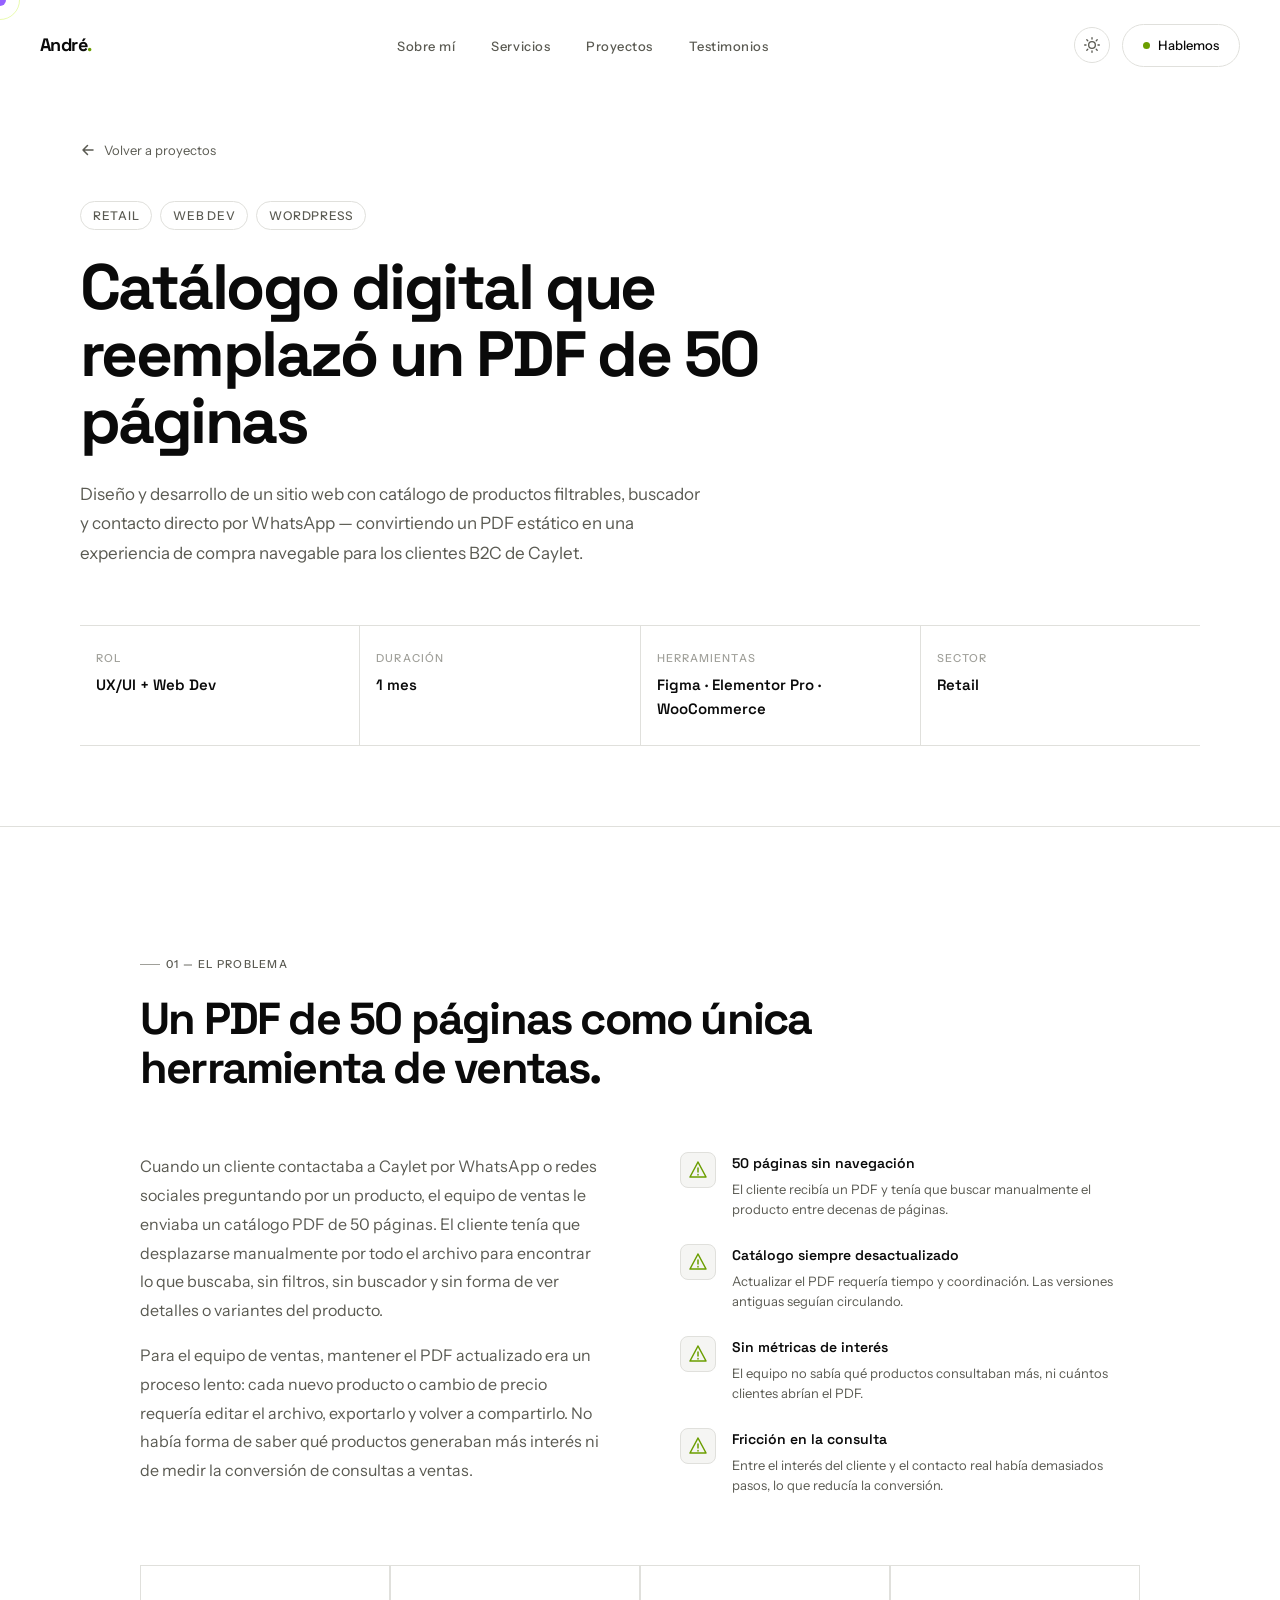
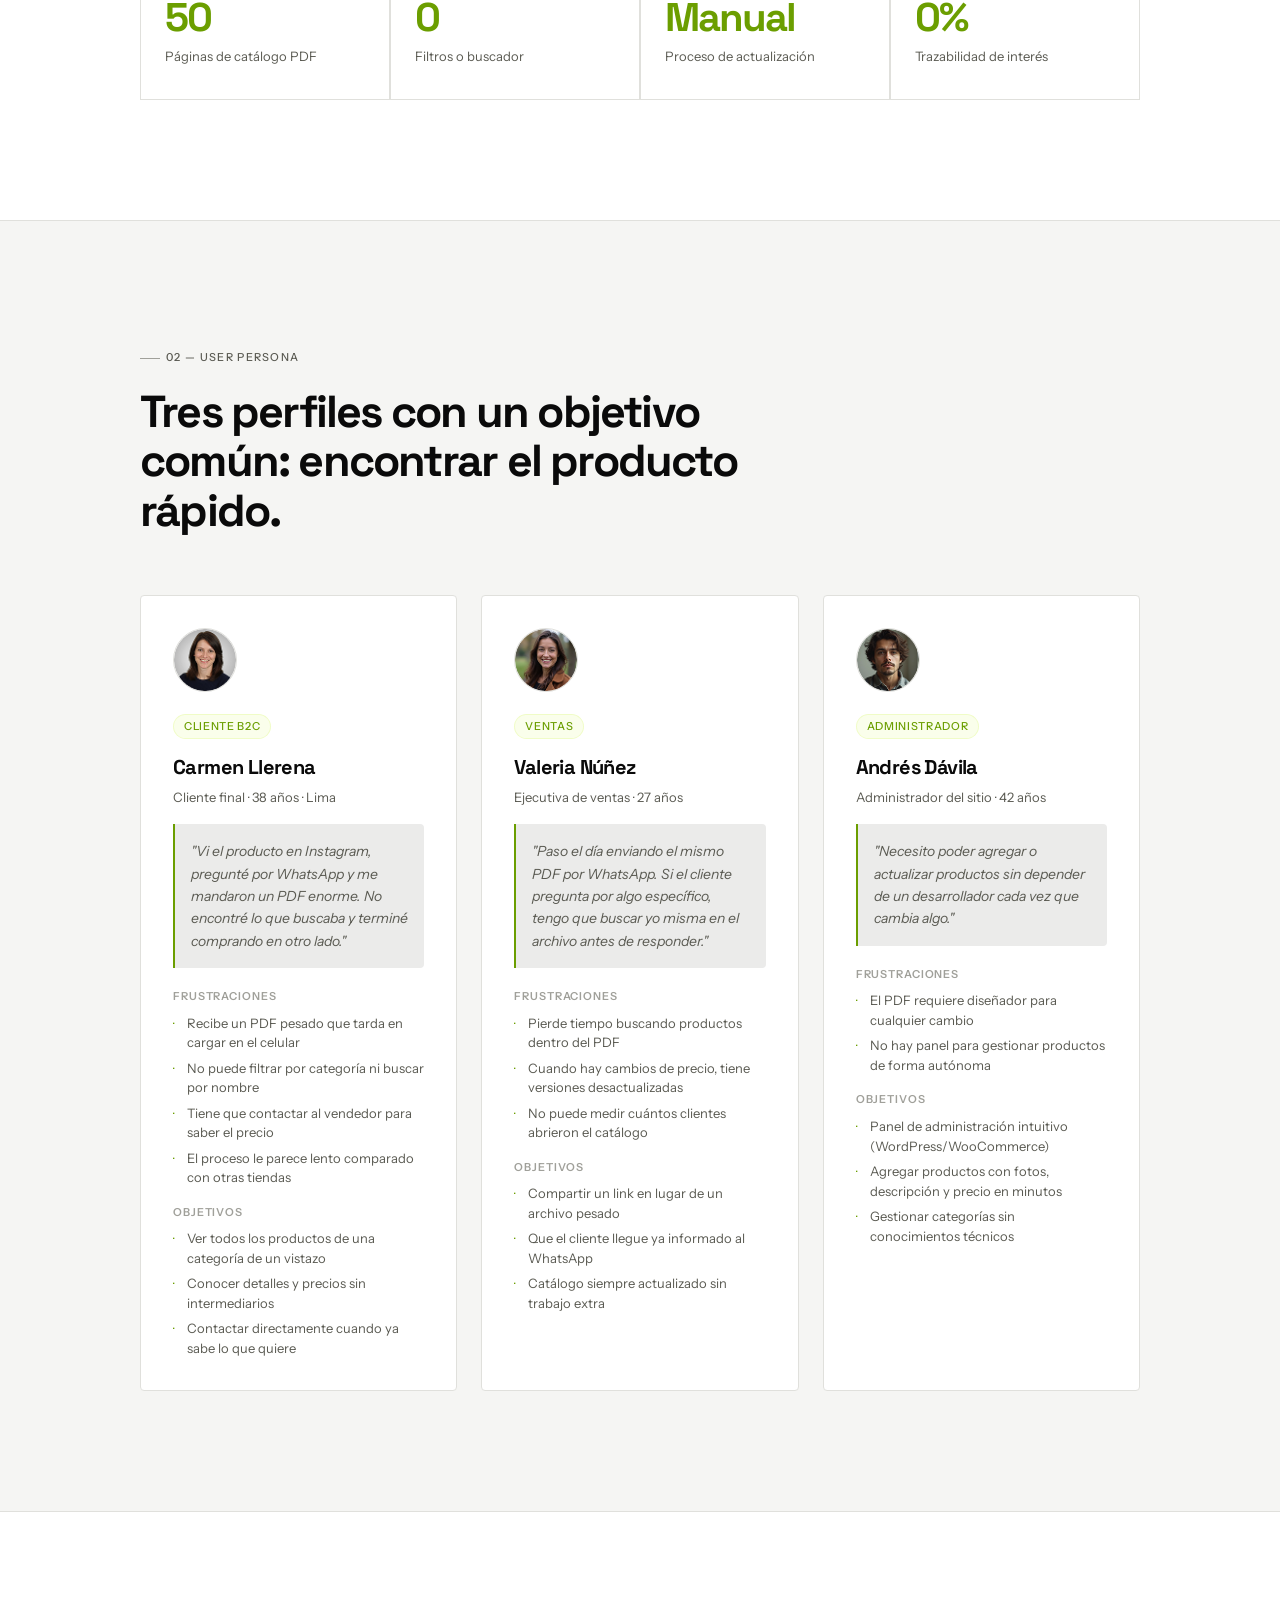
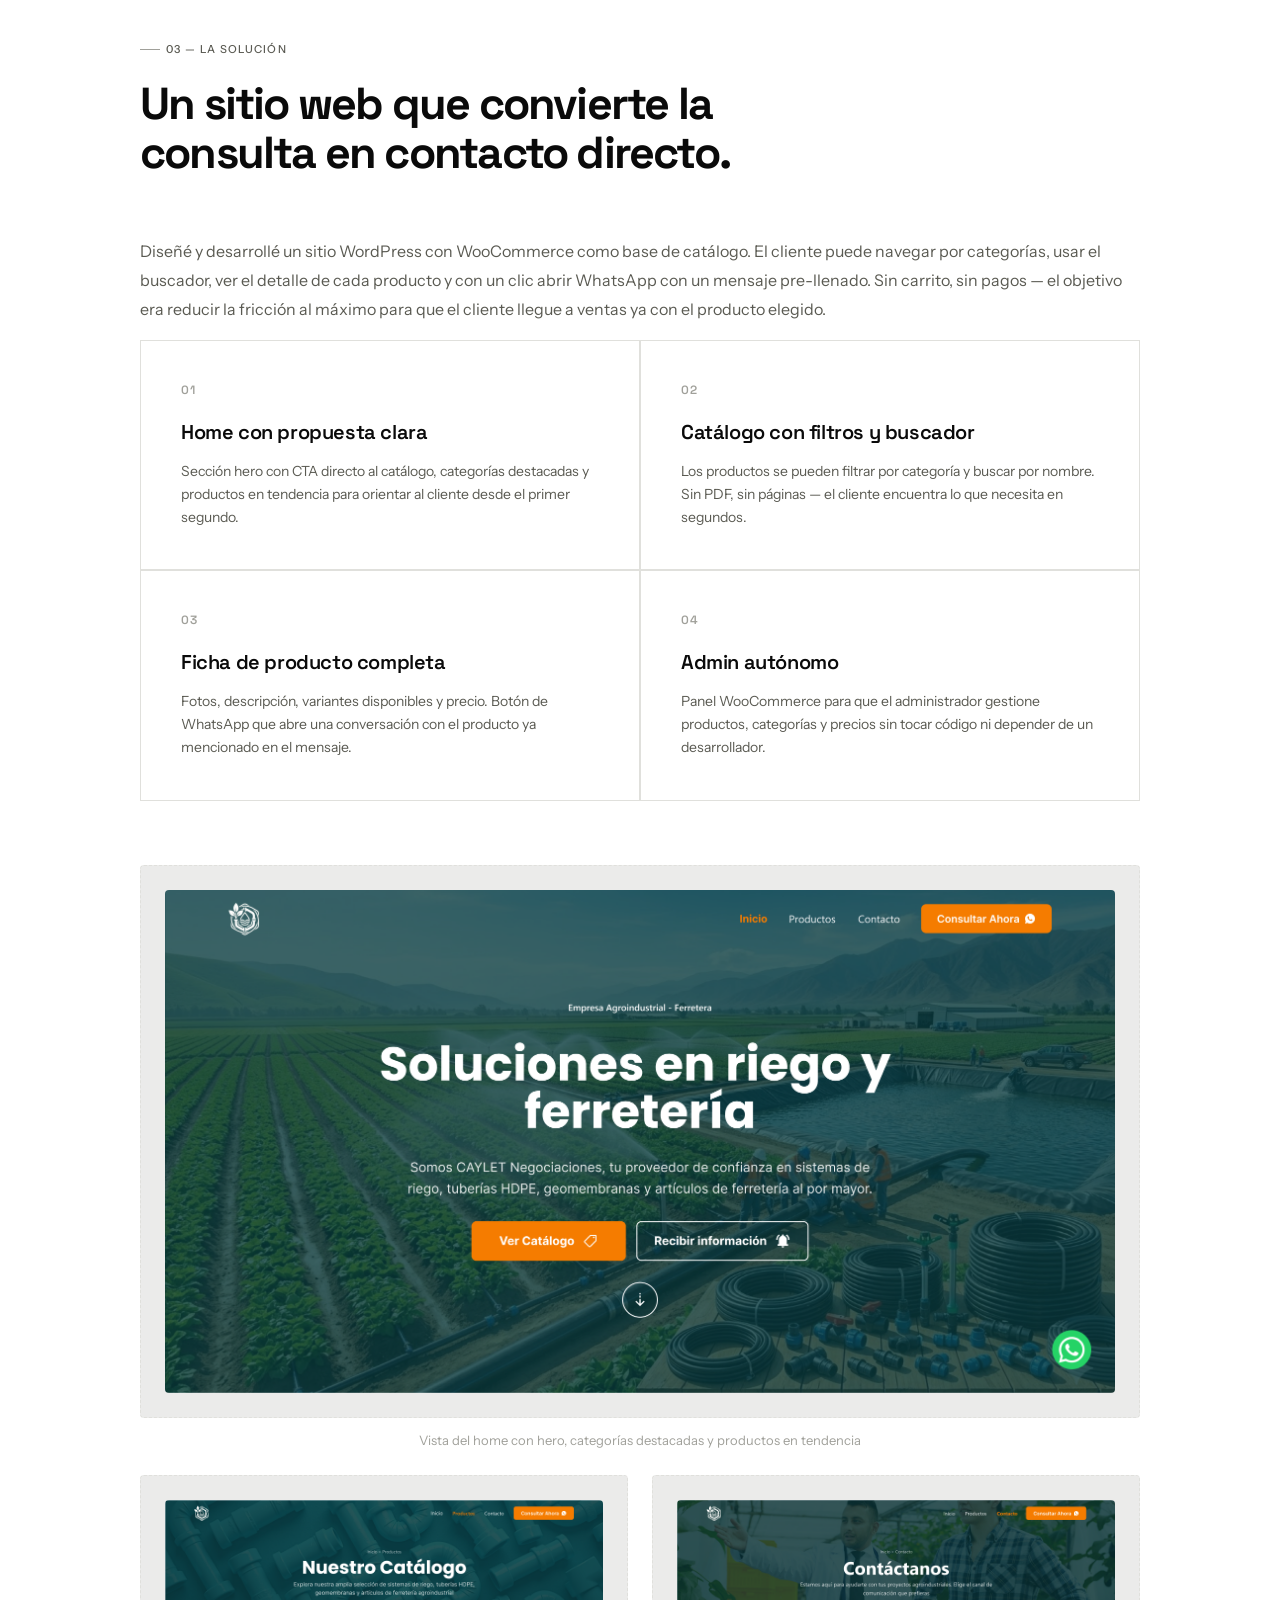
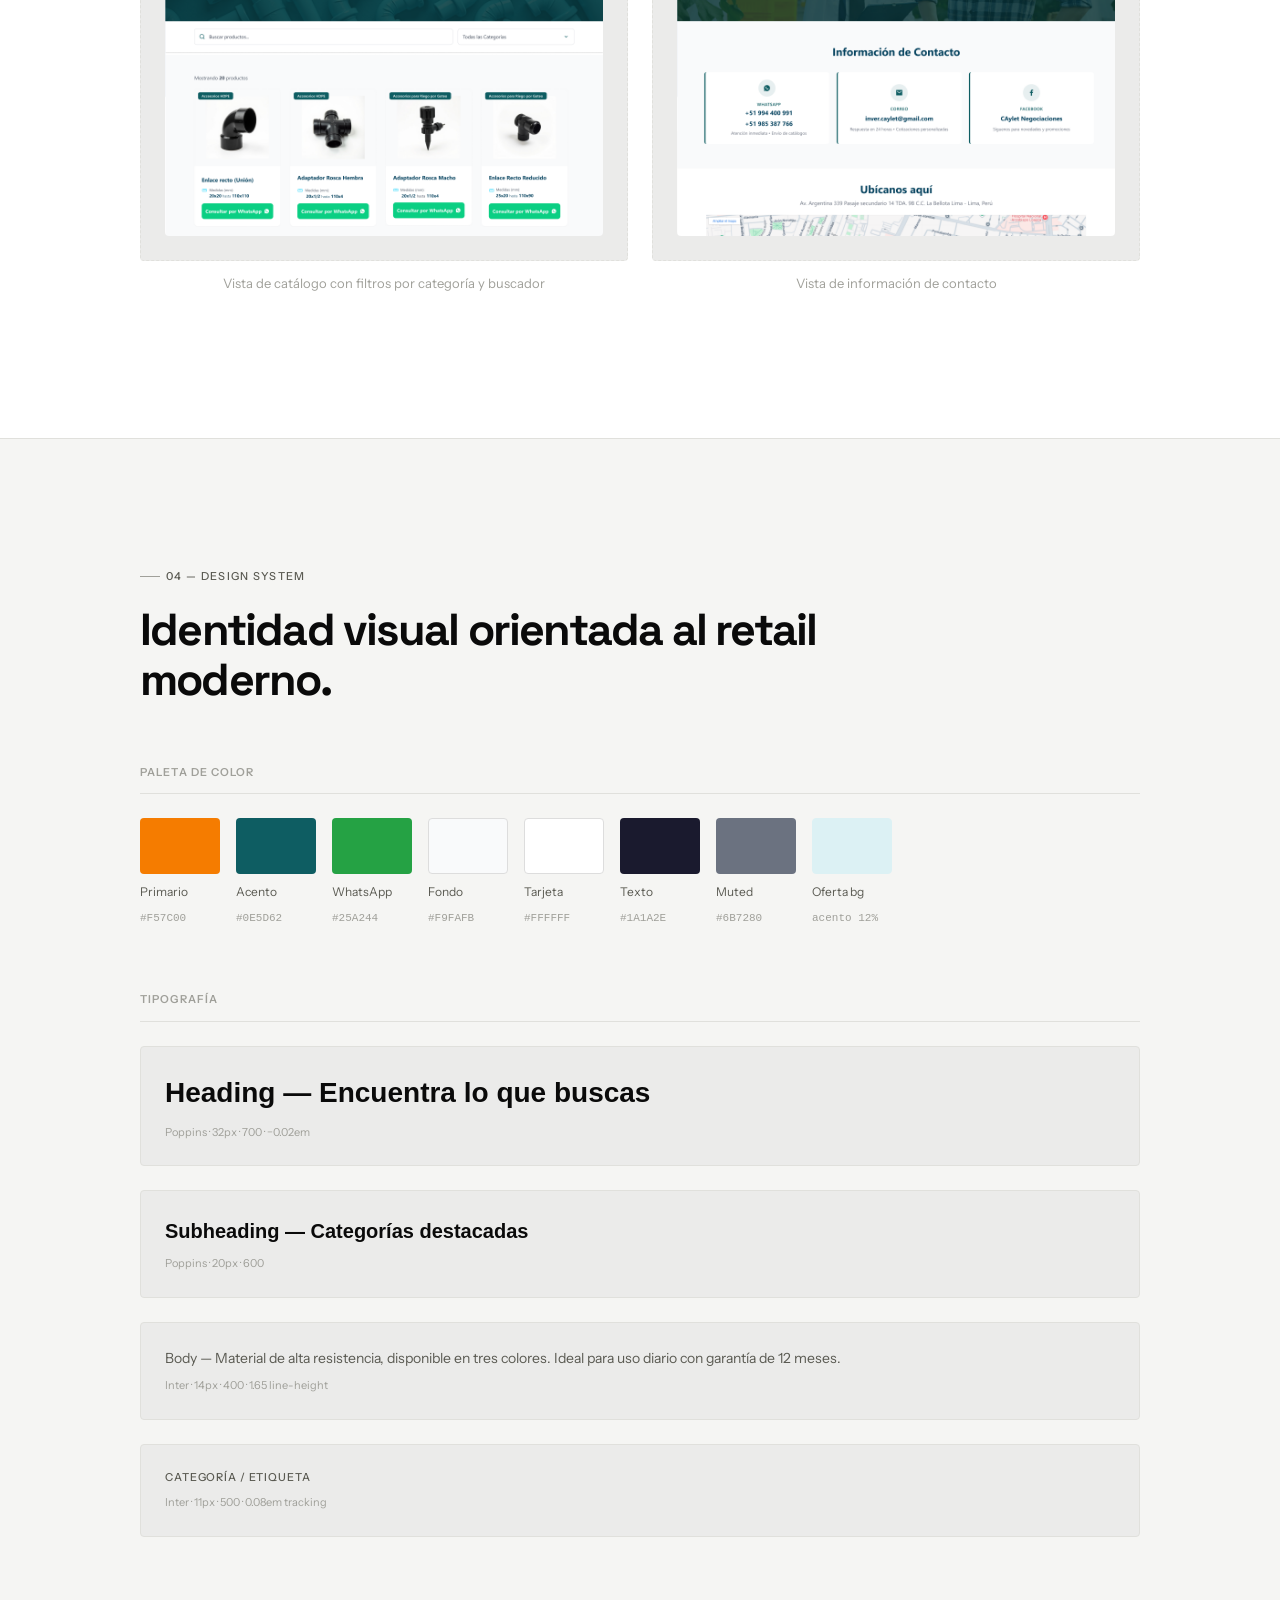
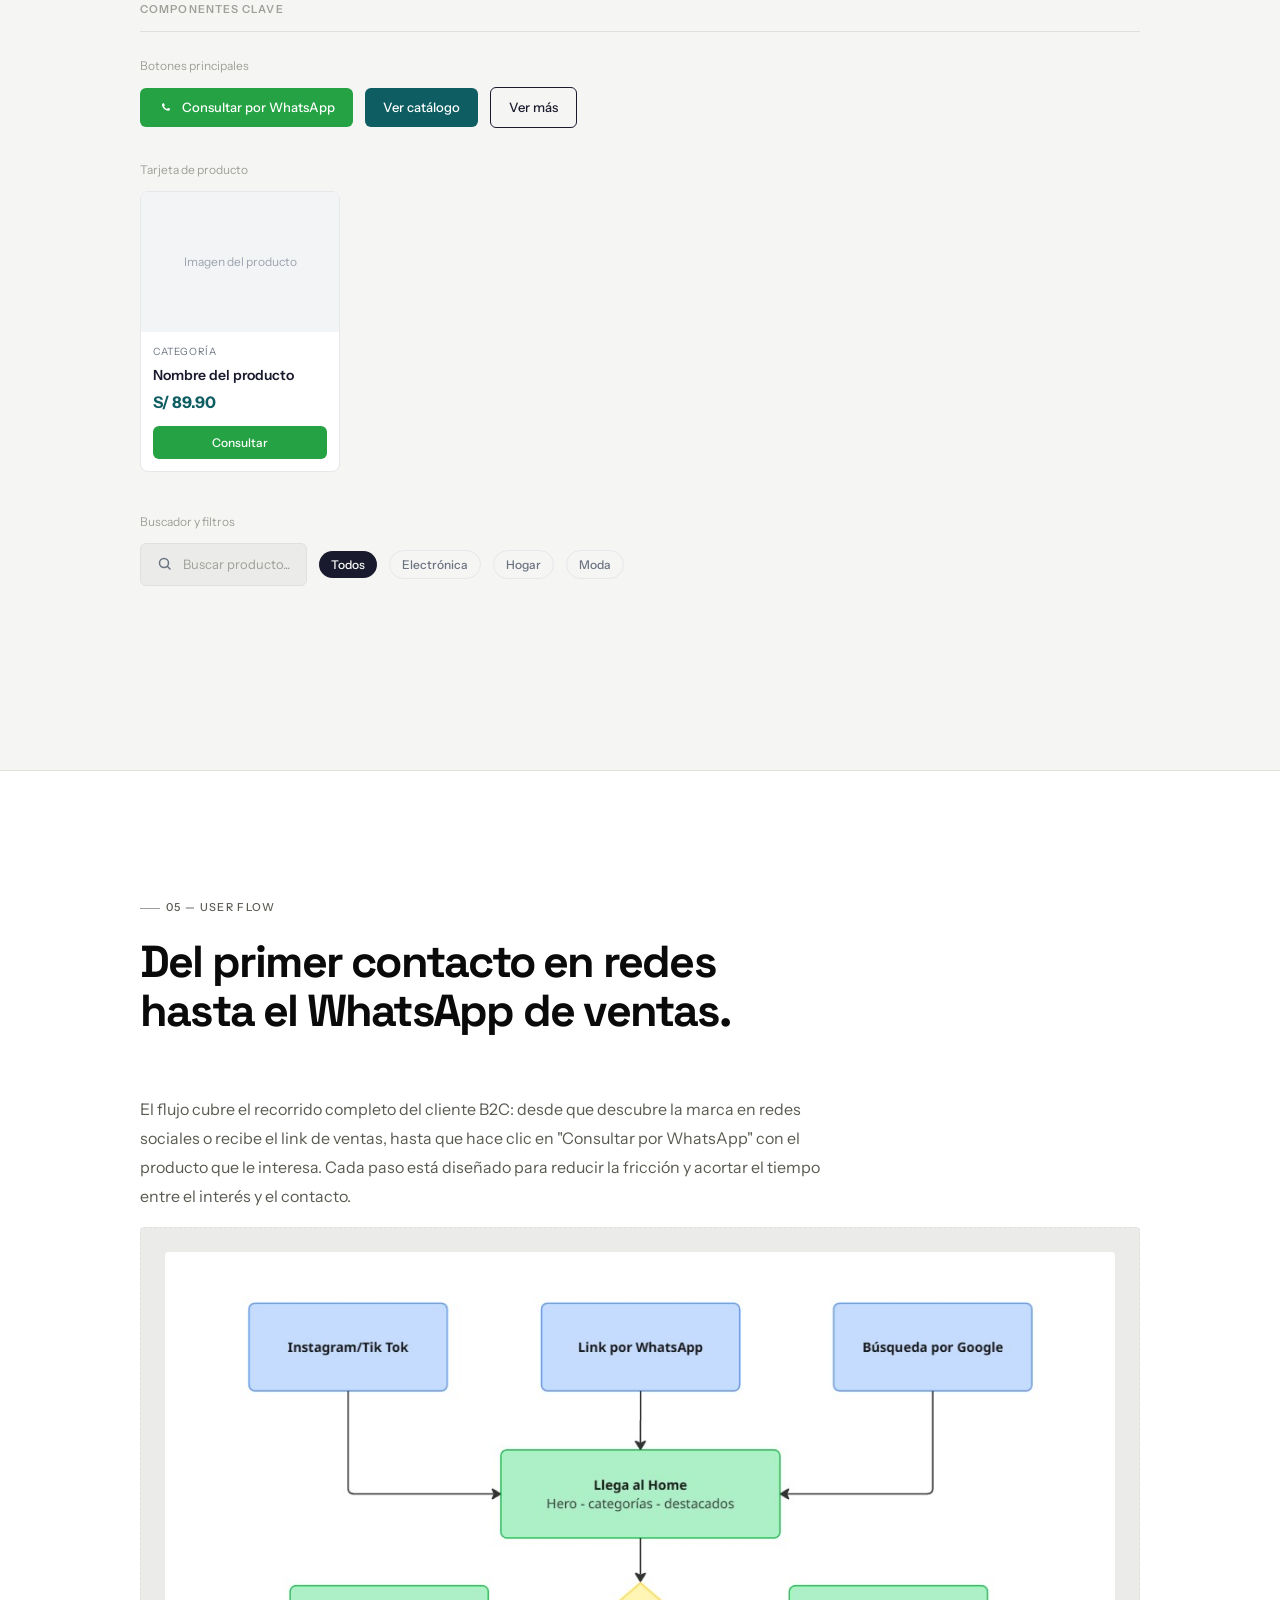
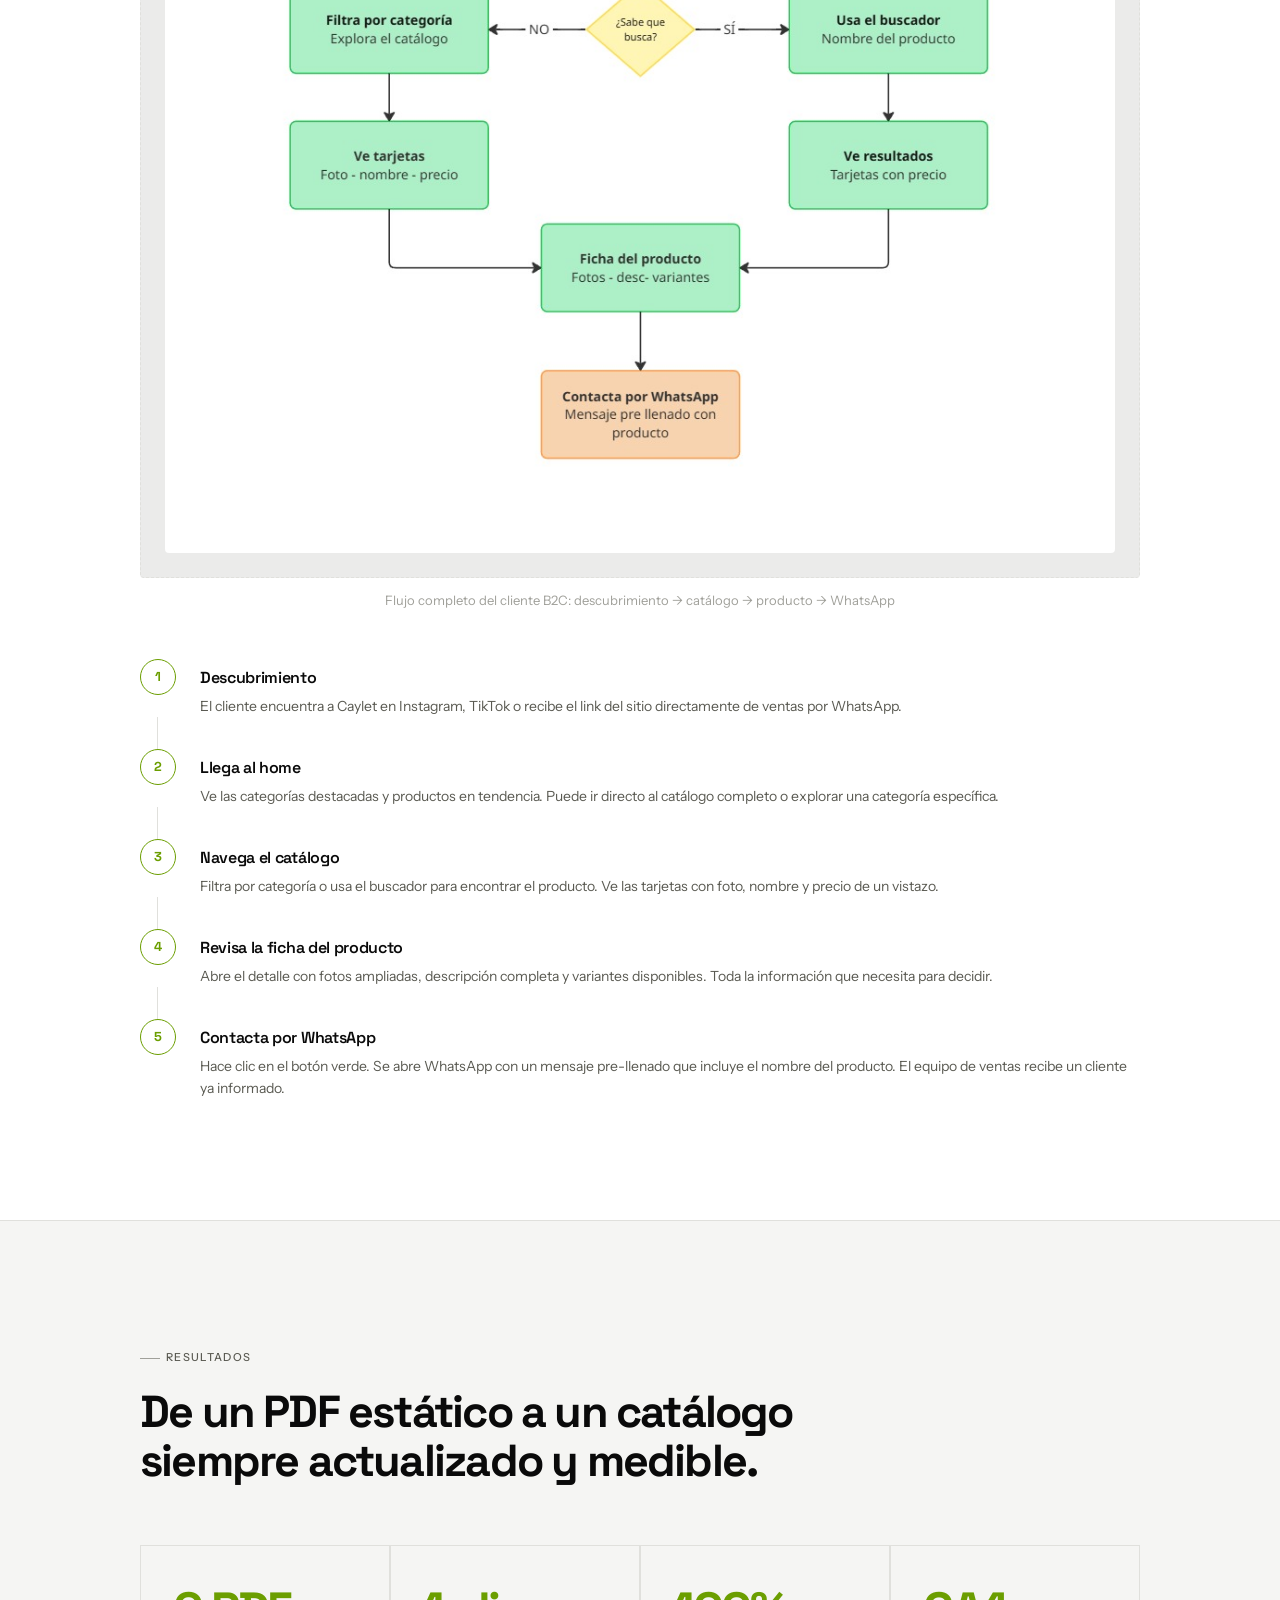
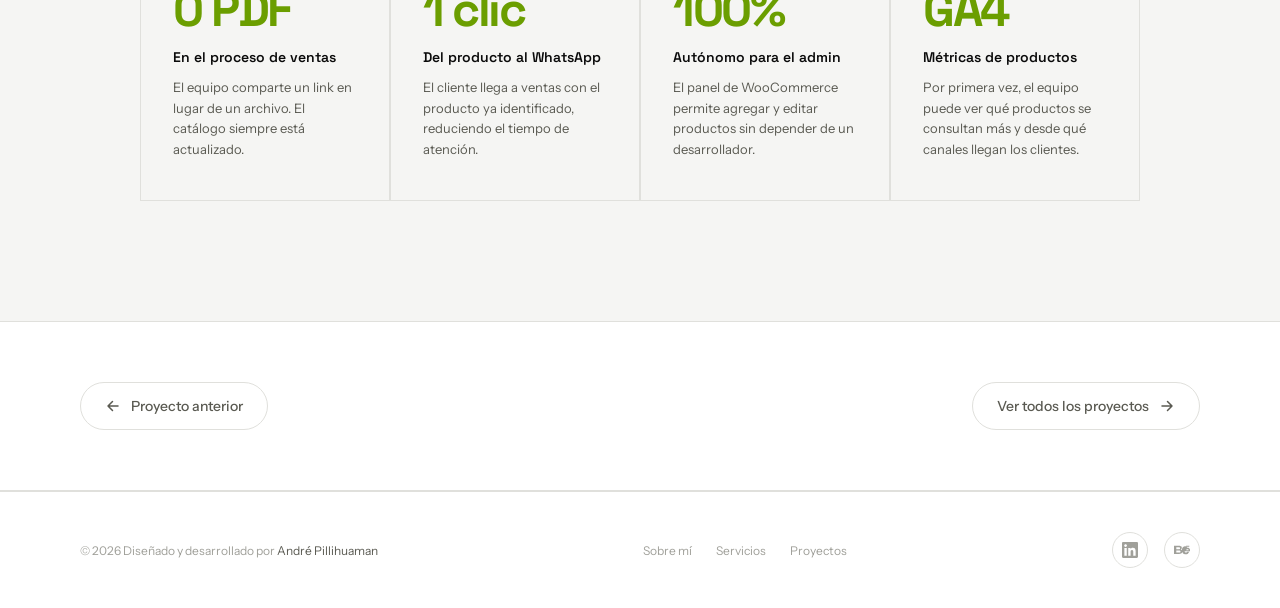
==== project-caylet.html @ b21644bc "Completando proyectos" ====
<!DOCTYPE html>
<html lang="es">
<head>
  <meta charset="UTF-8" />
  <meta name="viewport" content="width=device-width, initial-scale=1.0" />
  <title>Catálogo Digital Caylet — André Pilihuaman</title>
  <meta name="description" content="Caso de estudio: Catálogo digital que reemplazó un PDF de 50 páginas por un sitio web con filtros, buscador y contacto directo por WhatsApp." />

  <link rel="preconnect" href="https://fonts.googleapis.com" />
  <link rel="preconnect" href="https://fonts.gstatic.com" crossorigin />
  <link href="https://fonts.googleapis.com/css2?family=Instrument+Sans:ital,wght@0,400;0,500;0,600;1,400&family=Space+Grotesk:wght@300;400;500;600;700&display=swap" rel="stylesheet" />

  <link rel="stylesheet" href="css/styles.css" />
  <link rel="stylesheet" href="css/project.css" />
  <link rel="icon" type="image/png" href="images/favicon.svg" />
</head>
<body>

  <!-- CURSOR -->
  <div class="cursor" id="cursor"></div>
  <div class="cursor-ring" id="cursorRing"></div>

  <!-- NAV -->
  <nav id="nav">
    <a href="index.html" class="nav-logo">André<span>.</span></a>
    <ul class="nav-links">
      <li><a href="index.html#about">Sobre mí</a></li>
      <li><a href="index.html#services">Servicios</a></li>
      <li><a href="index.html#projects">Proyectos</a></li>
      <li><a href="index.html#testimonials">Testimonios</a></li>
    </ul>
    <div class="nav-right">
      <button class="theme-toggle" id="themeToggle" aria-label="Cambiar tema">
        <svg class="icon-moon" width="16" height="16" viewBox="0 0 24 24" fill="none" stroke="currentColor" stroke-width="2" stroke-linecap="round" stroke-linejoin="round"><path d="M21 12.79A9 9 0 1111.21 3 7 7 0 0021 12.79z"/></svg>
        <svg class="icon-sun" width="16" height="16" viewBox="0 0 24 24" fill="none" stroke="currentColor" stroke-width="2" stroke-linecap="round" stroke-linejoin="round"><circle cx="12" cy="12" r="5"/><line x1="12" y1="1" x2="12" y2="3"/><line x1="12" y1="21" x2="12" y2="23"/><line x1="4.22" y1="4.22" x2="5.64" y2="5.64"/><line x1="18.36" y1="18.36" x2="19.78" y2="19.78"/><line x1="1" y1="12" x2="3" y2="12"/><line x1="21" y1="12" x2="23" y2="12"/><line x1="4.22" y1="19.78" x2="5.64" y2="18.36"/><line x1="18.36" y1="5.64" x2="19.78" y2="4.22"/></svg>
      </button>
      <a href="index.html#contact" class="nav-cta">
        <span class="dot"></span>
        Hablemos
      </a>
      <button class="hamburger" id="hamburger" aria-label="Menú">
        <span></span><span></span><span></span>
      </button>
    </div>
  </nav>

  <!-- OVERLAY + MENÚ MOBILE -->
  <div class="mobile-overlay" id="mobileOverlay"></div>
  <div class="mobile-menu" id="mobileMenu">
    <ul>
      <li><a href="index.html#about"        class="mobile-menu-link">Sobre mí</a></li>
      <li><a href="index.html#services"     class="mobile-menu-link">Servicios</a></li>
      <li><a href="index.html#projects"     class="mobile-menu-link">Proyectos</a></li>
      <li><a href="index.html#testimonials" class="mobile-menu-link">Testimonios</a></li>
      <li><a href="index.html#contact"      class="mobile-menu-link">Hablemos</a></li>
    </ul>
  </div>

  <!-- HERO -->
  <section class="project-hero">
    <div class="container">

      <a href="index.html#projects" class="back-link">
        <svg width="16" height="16" viewBox="0 0 16 16" fill="none"><path d="M13 8H3M7.5 3.5L3 8l4.5 4.5" stroke="currentColor" stroke-width="1.5" stroke-linecap="round" stroke-linejoin="round"/></svg>
        Volver a proyectos
      </a>

      <div class="project-hero-cats">
        <span class="project-cat-hero">Retail</span>
        <span class="project-cat-hero">Web Dev</span>
        <span class="project-cat-hero">WordPress</span>
      </div>

      <h1 class="project-hero-title">Catálogo digital que reemplazó un PDF de 50 páginas</h1>

      <p class="project-hero-desc">
        Diseño y desarrollo de un sitio web con catálogo de productos filtrables, buscador y contacto directo por WhatsApp — convirtiendo un PDF estático en una experiencia de compra navegable para los clientes B2C de Caylet.
      </p>

      <div class="project-meta">
        <div class="project-meta-item">
          <span class="meta-label">Rol</span>
          <span class="meta-value">UX/UI + Web Dev</span>
        </div>
        <div class="project-meta-item">
          <span class="meta-label">Duración</span>
          <span class="meta-value">1 mes</span>
        </div>
        <div class="project-meta-item">
          <span class="meta-label">Herramientas</span>
          <span class="meta-value">Figma · Elementor Pro · WooCommerce</span>
        </div>
        <div class="project-meta-item">
          <span class="meta-label">Sector</span>
          <span class="meta-value">Retail</span>
        </div>
      </div>

    </div>

    <!--<div class="project-hero-img-wrapper">
      <img src="images/project_caylet.png" alt="Catálogo digital Caylet" class="project-hero-img" />
      <div class="hero-mockup-fade"></div>
    </div>-->
  </section>

  <!-- 01 — EL PROBLEMA -->
  <section class="case-section" id="problema">
    <div class="container">
      <div class="case-section-inner">

        <div class="case-section-header reveal">
          <div class="tag">01 — El problema</div>
          <h2>Un PDF de 50 páginas como única herramienta de ventas.</h2>
        </div>

        <div class="case-two-col">
          <div class="case-text reveal reveal-delay-1">
            <p>Cuando un cliente contactaba a Caylet por WhatsApp o redes sociales preguntando por un producto, el equipo de ventas le enviaba un catálogo PDF de 50 páginas. El cliente tenía que desplazarse manualmente por todo el archivo para encontrar lo que buscaba, sin filtros, sin buscador y sin forma de ver detalles o variantes del producto.</p>
            <p>Para el equipo de ventas, mantener el PDF actualizado era un proceso lento: cada nuevo producto o cambio de precio requería editar el archivo, exportarlo y volver a compartirlo. No había forma de saber qué productos generaban más interés ni de medir la conversión de consultas a ventas.</p>
          </div>
          <div class="pain-points reveal reveal-delay-2">
            <div class="pain-point">
              <div class="pain-icon">
                <svg width="20" height="20" viewBox="0 0 20 20" fill="none"><path d="M10 2L2 17h16L10 2z" stroke="currentColor" stroke-width="1.5" stroke-linecap="round" stroke-linejoin="round"/><path d="M10 8v4M10 14.5v.5" stroke="currentColor" stroke-width="1.5" stroke-linecap="round"/></svg>
              </div>
              <div>
                <div class="pain-title">50 páginas sin navegación</div>
                <div class="pain-desc">El cliente recibía un PDF y tenía que buscar manualmente el producto entre decenas de páginas.</div>
              </div>
            </div>
            <div class="pain-point">
              <div class="pain-icon">
                <svg width="20" height="20" viewBox="0 0 20 20" fill="none"><path d="M10 2L2 17h16L10 2z" stroke="currentColor" stroke-width="1.5" stroke-linecap="round" stroke-linejoin="round"/><path d="M10 8v4M10 14.5v.5" stroke="currentColor" stroke-width="1.5" stroke-linecap="round"/></svg>
              </div>
              <div>
                <div class="pain-title">Catálogo siempre desactualizado</div>
                <div class="pain-desc">Actualizar el PDF requería tiempo y coordinación. Las versiones antiguas seguían circulando.</div>
              </div>
            </div>
            <div class="pain-point">
              <div class="pain-icon">
                <svg width="20" height="20" viewBox="0 0 20 20" fill="none"><path d="M10 2L2 17h16L10 2z" stroke="currentColor" stroke-width="1.5" stroke-linecap="round" stroke-linejoin="round"/><path d="M10 8v4M10 14.5v.5" stroke="currentColor" stroke-width="1.5" stroke-linecap="round"/></svg>
              </div>
              <div>
                <div class="pain-title">Sin métricas de interés</div>
                <div class="pain-desc">El equipo no sabía qué productos consultaban más, ni cuántos clientes abrían el PDF.</div>
              </div>
            </div>
            <div class="pain-point">
              <div class="pain-icon">
                <svg width="20" height="20" viewBox="0 0 20 20" fill="none"><path d="M10 2L2 17h16L10 2z" stroke="currentColor" stroke-width="1.5" stroke-linecap="round" stroke-linejoin="round"/><path d="M10 8v4M10 14.5v.5" stroke="currentColor" stroke-width="1.5" stroke-linecap="round"/></svg>
              </div>
              <div>
                <div class="pain-title">Fricción en la consulta</div>
                <div class="pain-desc">Entre el interés del cliente y el contacto real había demasiados pasos, lo que reducía la conversión.</div>
              </div>
            </div>
          </div>
        </div>

        <div class="problem-stats reveal reveal-delay-3">
          <div class="problem-stat">
            <div class="problem-stat-num">50</div>
            <div class="problem-stat-label">Páginas de catálogo PDF</div>
          </div>
          <div class="problem-stat">
            <div class="problem-stat-num">0</div>
            <div class="problem-stat-label">Filtros o buscador</div>
          </div>
          <div class="problem-stat">
            <div class="problem-stat-num">Manual</div>
            <div class="problem-stat-label">Proceso de actualización</div>
          </div>
          <div class="problem-stat">
            <div class="problem-stat-num">0%</div>
            <div class="problem-stat-label">Trazabilidad de interés</div>
          </div>
        </div>

      </div>
    </div>
  </section>

  <!-- 02 — USER PERSONA -->
  <section class="case-section case-section--alt" id="persona">
    <div class="container">
      <div class="case-section-inner">

        <div class="case-section-header reveal">
          <div class="tag">02 — User persona</div>
          <h2>Tres perfiles con un objetivo común: encontrar el producto rápido.</h2>
        </div>

        <div class="personas-grid">

          <div class="persona-card reveal reveal-delay-1">
            <div class="persona-avatar">
              <img src="Images_projects/SitioWeb_Caylet/carmen.png" alt="">
            </div>
            <div class="persona-info">
              <div class="persona-role-tag">Cliente B2C</div>
              <h3 class="persona-name">Carmen Llerena</h3>
              <div class="persona-job">Cliente final · 38 años · Lima</div>
              <p class="persona-quote">"Vi el producto en Instagram, pregunté por WhatsApp y me mandaron un PDF enorme. No encontré lo que buscaba y terminé comprando en otro lado."</p>
              <div class="persona-details">
                <div class="persona-detail-block">
                  <div class="persona-detail-title">Frustraciones</div>
                  <ul>
                    <li>Recibe un PDF pesado que tarda en cargar en el celular</li>
                    <li>No puede filtrar por categoría ni buscar por nombre</li>
                    <li>Tiene que contactar al vendedor para saber el precio</li>
                    <li>El proceso le parece lento comparado con otras tiendas</li>
                  </ul>
                </div>
                <div class="persona-detail-block">
                  <div class="persona-detail-title">Objetivos</div>
                  <ul>
                    <li>Ver todos los productos de una categoría de un vistazo</li>
                    <li>Conocer detalles y precios sin intermediarios</li>
                    <li>Contactar directamente cuando ya sabe lo que quiere</li>
                  </ul>
                </div>
              </div>
            </div>
          </div>

          <div class="persona-card reveal reveal-delay-2">
            <div class="persona-avatar">
              <img src="Images_projects/SitioWeb_Caylet/valeria.png" alt="">
            </div>
            <div class="persona-info">
              <div class="persona-role-tag persona-role-tag--secondary">Ventas</div>
              <h3 class="persona-name">Valeria Núñez</h3>
              <div class="persona-job">Ejecutiva de ventas · 27 años</div>
              <p class="persona-quote">"Paso el día enviando el mismo PDF por WhatsApp. Si el cliente pregunta por algo específico, tengo que buscar yo misma en el archivo antes de responder."</p>
              <div class="persona-details">
                <div class="persona-detail-block">
                  <div class="persona-detail-title">Frustraciones</div>
                  <ul>
                    <li>Pierde tiempo buscando productos dentro del PDF</li>
                    <li>Cuando hay cambios de precio, tiene versiones desactualizadas</li>
                    <li>No puede medir cuántos clientes abrieron el catálogo</li>
                  </ul>
                </div>
                <div class="persona-detail-block">
                  <div class="persona-detail-title">Objetivos</div>
                  <ul>
                    <li>Compartir un link en lugar de un archivo pesado</li>
                    <li>Que el cliente llegue ya informado al WhatsApp</li>
                    <li>Catálogo siempre actualizado sin trabajo extra</li>
                  </ul>
                </div>
              </div>
            </div>
          </div>

          <div class="persona-card reveal reveal-delay-3">
            <div class="persona-avatar">
              <img src="Images_projects/SitioWeb_Caylet/andrés.png" alt="">
            </div>
            <div class="persona-info">
              <div class="persona-role-tag persona-role-tag--tertiary">Administrador</div>
              <h3 class="persona-name">Andrés Dávila</h3>
              <div class="persona-job">Administrador del sitio · 42 años</div>
              <p class="persona-quote">"Necesito poder agregar o actualizar productos sin depender de un desarrollador cada vez que cambia algo."</p>
              <div class="persona-details">
                <div class="persona-detail-block">
                  <div class="persona-detail-title">Frustraciones</div>
                  <ul>
                    <li>El PDF requiere diseñador para cualquier cambio</li>
                    <li>No hay panel para gestionar productos de forma autónoma</li>
                  </ul>
                </div>
                <div class="persona-detail-block">
                  <div class="persona-detail-title">Objetivos</div>
                  <ul>
                    <li>Panel de administración intuitivo (WordPress/WooCommerce)</li>
                    <li>Agregar productos con fotos, descripción y precio en minutos</li>
                    <li>Gestionar categorías sin conocimientos técnicos</li>
                  </ul>
                </div>
              </div>
            </div>
          </div>

        </div>
      </div>
    </div>
  </section>

  <!-- 03 — LA SOLUCIÓN -->
  <section class="case-section" id="solucion">
    <div class="container">
      <div class="case-section-inner">

        <div class="case-section-header reveal">
          <div class="tag">03 — La solución</div>
          <h2>Un sitio web que convierte la consulta en contacto directo.</h2>
        </div>

        <div class="case-text case-text--centered reveal reveal-delay-1">
          <p>Diseñé y desarrollé un sitio WordPress con WooCommerce como base de catálogo. El cliente puede navegar por categorías, usar el buscador, ver el detalle de cada producto y con un clic abrir WhatsApp con un mensaje pre-llenado. Sin carrito, sin pagos — el objetivo era reducir la fricción al máximo para que el cliente llegue a ventas ya con el producto elegido.</p>
        </div>

        <div class="features-grid reveal reveal-delay-2">
          <div class="feature-item">
            <div class="feature-num">01</div>
            <div class="feature-name">Home con propuesta clara</div>
            <div class="feature-desc">Sección hero con CTA directo al catálogo, categorías destacadas y productos en tendencia para orientar al cliente desde el primer segundo.</div>
          </div>
          <div class="feature-item">
            <div class="feature-num">02</div>
            <div class="feature-name">Catálogo con filtros y buscador</div>
            <div class="feature-desc">Los productos se pueden filtrar por categoría y buscar por nombre. Sin PDF, sin páginas — el cliente encuentra lo que necesita en segundos.</div>
          </div>
          <div class="feature-item">
            <div class="feature-num">03</div>
            <div class="feature-name">Ficha de producto completa</div>
            <div class="feature-desc">Fotos, descripción, variantes disponibles y precio. Botón de WhatsApp que abre una conversación con el producto ya mencionado en el mensaje.</div>
          </div>
          <div class="feature-item">
            <div class="feature-num">04</div>
            <div class="feature-name">Admin autónomo</div>
            <div class="feature-desc">Panel WooCommerce para que el administrador gestione productos, categorías y precios sin tocar código ni depender de un desarrollador.</div>
          </div>
        </div>

        <div class="case-img-block reveal reveal-delay-3">
          <div class="img-placeholder img-placeholder--wide">
            <img src="Images_projects/SitioWeb_Caylet/home_caylet.png" alt="">
          </div>
          <p class="img-caption">Vista del home con hero, categorías destacadas y productos en tendencia</p>
        </div>

        <div class="case-img-row">
          <div class="case-img-block reveal reveal-delay-1">
            <div class="img-placeholder img-placeholder--half">
              <img src="Images_projects/SitioWeb_Caylet/catálogo_caylet.png" alt="">
            </div>
            <p class="img-caption">Vista de catálogo con filtros por categoría y buscador</p>
          </div>
          <div class="case-img-block reveal reveal-delay-2">
            <div class="img-placeholder img-placeholder--half">
              <img src="Images_projects/SitioWeb_Caylet/contacto_caylet.png" alt="">
            </div>
            <p class="img-caption">Vista de información de contacto</p>
          </div>
        </div>

      </div>
    </div>
  </section>

  <!-- 04 — DESIGN SYSTEM -->
  <section class="case-section case-section--alt" id="design-system">
    <div class="container">
      <div class="case-section-inner">

        <div class="case-section-header reveal">
          <div class="tag">04 — Design system</div>
          <h2>Identidad visual orientada al retail moderno.</h2>
        </div>

        <div class="ds-block reveal reveal-delay-1">
          <div class="ds-block-title">Paleta de color</div>
          <div class="ds-colors">
            <div class="ds-color-item">
              <div class="ds-color-swatch" style="background:#F57C00;"></div>
              <div class="ds-color-name">Primario</div>
              <div class="ds-color-hex">#F57C00</div>
            </div>
            <div class="ds-color-item">
              <div class="ds-color-swatch" style="background:#0E5D62;"></div>
              <div class="ds-color-name">Acento</div>
              <div class="ds-color-hex">#0E5D62</div>
            </div>
            <div class="ds-color-item">
              <div class="ds-color-swatch" style="background:#25A244;"></div>
              <div class="ds-color-name">WhatsApp</div>
              <div class="ds-color-hex">#25A244</div>
            </div>
            <div class="ds-color-item">
              <div class="ds-color-swatch" style="background:#F9FAFB; border:1px solid #ddd;"></div>
              <div class="ds-color-name">Fondo</div>
              <div class="ds-color-hex">#F9FAFB</div>
            </div>
            <div class="ds-color-item">
              <div class="ds-color-swatch" style="background:#ffffff; border:1px solid #ddd;"></div>
              <div class="ds-color-name">Tarjeta</div>
              <div class="ds-color-hex">#FFFFFF</div>
            </div>
            <div class="ds-color-item">
              <div class="ds-color-swatch" style="background:#1A1A2E;"></div>
              <div class="ds-color-name">Texto</div>
              <div class="ds-color-hex">#1A1A2E</div>
            </div>
            <div class="ds-color-item">
              <div class="ds-color-swatch" style="background:#6B7280;"></div>
              <div class="ds-color-name">Muted</div>
              <div class="ds-color-hex">#6B7280</div>
            </div>
            <div class="ds-color-item">
              <div class="ds-color-swatch" style="background:#33DAFE; opacity:0.12; border:1px solid #33DAFE;"></div>
              <div class="ds-color-name">Oferta bg</div>
              <div class="ds-color-hex">acento 12%</div>
            </div>
          </div>
        </div>

        <div class="ds-block reveal reveal-delay-2">
          <div class="ds-block-title">Tipografía</div>
          <div class="ds-typography">
            <div class="ds-type-item">
              <div class="ds-type-sample ds-type-h1">Heading — Encuentra lo que buscas</div>
              <div class="ds-type-meta">Poppins · 32px · 700 · −0.02em</div>
            </div>
            <div class="ds-type-item">
              <div class="ds-type-sample ds-type-h2">Subheading — Categorías destacadas</div>
              <div class="ds-type-meta">Poppins · 20px · 600</div>
            </div>
            <div class="ds-type-item">
              <div class="ds-type-sample ds-type-body">Body — Material de alta resistencia, disponible en tres colores. Ideal para uso diario con garantía de 12 meses.</div>
              <div class="ds-type-meta">Inter · 14px · 400 · 1.65 line-height</div>
            </div>
            <div class="ds-type-item">
              <div class="ds-type-sample ds-type-label">CATEGORÍA / ETIQUETA</div>
              <div class="ds-type-meta">Inter · 11px · 500 · 0.08em tracking</div>
            </div>
          </div>
        </div>

        <div class="ds-block reveal reveal-delay-3">
          <div class="ds-block-title">Componentes clave</div>
          <div class="ds-components">

            <div class="ds-component-group">
              <div class="ds-component-label">Botones principales</div>
              <div class="ds-component-row">
                <div class="ds-btn" style="background:#25A244;color:#fff;display:flex;align-items:center;gap:8px;">
                  <svg width="16" height="16" viewBox="0 0 24 24" fill="currentColor"><path d="M17.472 14.382c-.297-.149-1.758-.867-2.03-.967-.273-.099-.471-.148-.67.15-.197.297-.767.966-.94 1.164-.173.199-.347.223-.644.075-.297-.15-1.255-.463-2.39-1.475-.883-.788-1.48-1.761-1.653-2.059-.173-.297-.018-.458.13-.606.134-.133.298-.347.446-.52.149-.174.198-.298.298-.497.099-.198.05-.371-.025-.52-.075-.149-.669-1.612-.916-2.207-.242-.579-.487-.5-.669-.51a8 8 0 00-.57-.01c-.198 0-.52.074-.792.372-.272.297-1.04 1.016-1.04 2.479 0 1.462 1.065 2.875 1.213 3.074.149.198 2.096 3.2 5.077 4.487.709.306 1.262.489 1.694.625.712.227 1.36.195 1.871.118.571-.085 1.758-.719 2.006-1.413.248-.694.248-1.289.173-1.413z"/></svg>
                  Consultar por WhatsApp
                </div>
                <div class="ds-btn" style="background:#0E5D62;color:#fff;">Ver catálogo</div>
                <div class="ds-btn" style="background:transparent;color:#1A1A2E;border:1px solid #1A1A2E;">Ver más</div>
              </div>
            </div>

            <div class="ds-component-group">
              <div class="ds-component-label">Tarjeta de producto</div>
              <div style="display:inline-block;background:#ffffff;border:1px solid #e5e7eb;border-radius:8px;overflow:hidden;width:200px;">
                <div style="background:#f3f4f6;height:140px;display:flex;align-items:center;justify-content:center;font-size:12px;color:#9ca3af;">Imagen del producto</div>
                <div style="padding:12px;">
                  <div style="font-size:10px;color:#6B7280;letter-spacing:0.06em;text-transform:uppercase;margin-bottom:4px;">Categoría</div>
                  <div style="font-size:14px;font-weight:600;color:#1A1A2E;margin-bottom:4px;">Nombre del producto</div>
                  <div style="font-size:16px;font-weight:700;color:#0E5D62;margin-bottom:10px;">S/ 89.90</div>
                  <div style="background:#25A244;color:#fff;border-radius:6px;padding:7px 12px;font-size:12px;font-weight:500;text-align:center;">Consultar</div>
                </div>
              </div>
            </div>

            <div class="ds-component-group">
              <div class="ds-component-label">Buscador y filtros</div>
              <div style="display:flex;gap:12px;flex-wrap:wrap;align-items:center;">
                <div class="ds-input-wrapper" style="max-width:280px;">
                  <svg width="16" height="16" viewBox="0 0 16 16" fill="none"><circle cx="7" cy="7" r="4.5" stroke="#6B7280" stroke-width="1.5"/><path d="M10.5 10.5L13 13" stroke="#6B7280" stroke-width="1.5" stroke-linecap="round"/></svg>
                  <span class="ds-input-placeholder">Buscar producto...</span>
                </div>
                <div class="ds-badge" style="background:#1A1A2E;color:#fff;border:none;cursor:default;">Todos</div>
                <div class="ds-badge" style="background:transparent;color:#6B7280;border:1px solid #e5e7eb;cursor:default;">Electrónica</div>
                <div class="ds-badge" style="background:transparent;color:#6B7280;border:1px solid #e5e7eb;cursor:default;">Hogar</div>
                <div class="ds-badge" style="background:transparent;color:#6B7280;border:1px solid #e5e7eb;cursor:default;">Moda</div>
              </div>
            </div>

          </div>
        </div>

      </div>
    </div>
  </section>

  <!-- 05 — USER FLOW -->
  <section class="case-section" id="user-flow">
    <div class="container">
      <div class="case-section-inner">

        <div class="case-section-header reveal">
          <div class="tag">05 — User flow</div>
          <h2>Del primer contacto en redes hasta el WhatsApp de ventas.</h2>
        </div>

        <div class="case-text reveal reveal-delay-1">
          <p>El flujo cubre el recorrido completo del cliente B2C: desde que descubre la marca en redes sociales o recibe el link de ventas, hasta que hace clic en "Consultar por WhatsApp" con el producto que le interesa. Cada paso está diseñado para reducir la fricción y acortar el tiempo entre el interés y el contacto.</p>
        </div>

        <div class="case-img-block reveal reveal-delay-2">
          <div class="img-placeholder img-placeholder--flow">
            <img src="Images_projects/SitioWeb_Caylet/user_flow_caylet.jpg" alt="">
          </div>
          <p class="img-caption">Flujo completo del cliente B2C: descubrimiento → catálogo → producto → WhatsApp</p>
        </div>

        <div class="flow-steps reveal reveal-delay-3">
          <div class="flow-step">
            <div class="flow-step-num">1</div>
            <div class="flow-step-content">
              <div class="flow-step-title">Descubrimiento</div>
              <div class="flow-step-desc">El cliente encuentra a Caylet en Instagram, TikTok o recibe el link del sitio directamente de ventas por WhatsApp.</div>
            </div>
          </div>
          <div class="flow-connector"></div>
          <div class="flow-step">
            <div class="flow-step-num">2</div>
            <div class="flow-step-content">
              <div class="flow-step-title">Llega al home</div>
              <div class="flow-step-desc">Ve las categorías destacadas y productos en tendencia. Puede ir directo al catálogo completo o explorar una categoría específica.</div>
            </div>
          </div>
          <div class="flow-connector"></div>
          <div class="flow-step">
            <div class="flow-step-num">3</div>
            <div class="flow-step-content">
              <div class="flow-step-title">Navega el catálogo</div>
              <div class="flow-step-desc">Filtra por categoría o usa el buscador para encontrar el producto. Ve las tarjetas con foto, nombre y precio de un vistazo.</div>
            </div>
          </div>
          <div class="flow-connector"></div>
          <div class="flow-step">
            <div class="flow-step-num">4</div>
            <div class="flow-step-content">
              <div class="flow-step-title">Revisa la ficha del producto</div>
              <div class="flow-step-desc">Abre el detalle con fotos ampliadas, descripción completa y variantes disponibles. Toda la información que necesita para decidir.</div>
            </div>
          </div>
          <div class="flow-connector"></div>
          <div class="flow-step">
            <div class="flow-step-num">5</div>
            <div class="flow-step-content">
              <div class="flow-step-title">Contacta por WhatsApp</div>
              <div class="flow-step-desc">Hace clic en el botón verde. Se abre WhatsApp con un mensaje pre-llenado que incluye el nombre del producto. El equipo de ventas recibe un cliente ya informado.</div>
            </div>
          </div>
        </div>

      </div>
    </div>
  </section>

  <!-- RESULTADOS -->
  <section class="case-section case-section--alt" id="resultados">
    <div class="container">
      <div class="case-section-inner">

        <div class="case-section-header reveal">
          <div class="tag">Resultados</div>
          <h2>De un PDF estático a un catálogo siempre actualizado y medible.</h2>
        </div>

        <div class="results-grid">
          <div class="result-item reveal reveal-delay-1">
            <div class="result-num">0 PDF</div>
            <div class="result-label">En el proceso de ventas</div>
            <div class="result-desc">El equipo comparte un link en lugar de un archivo. El catálogo siempre está actualizado.</div>
          </div>
          <div class="result-item reveal reveal-delay-2">
            <div class="result-num">1 clic</div>
            <div class="result-label">Del producto al WhatsApp</div>
            <div class="result-desc">El cliente llega a ventas con el producto ya identificado, reduciendo el tiempo de atención.</div>
          </div>
          <div class="result-item reveal reveal-delay-3">
            <div class="result-num">100%</div>
            <div class="result-label">Autónomo para el admin</div>
            <div class="result-desc">El panel de WooCommerce permite agregar y editar productos sin depender de un desarrollador.</div>
          </div>
          <div class="result-item reveal reveal-delay-4">
            <div class="result-num">GA4</div>
            <div class="result-label">Métricas de productos</div>
            <div class="result-desc">Por primera vez, el equipo puede ver qué productos se consultan más y desde qué canales llegan los clientes.</div>
          </div>
        </div>

      </div>
    </div>
  </section>

  <!-- NAVEGACIÓN ENTRE PROYECTOS -->
  <section class="project-nav-section">
    <div class="container">
      <div class="project-nav-inner">
        <a href="project-reclamos.html" class="project-nav-back">
          <svg width="16" height="16" viewBox="0 0 16 16" fill="none"><path d="M13 8H3M7.5 3.5L3 8l4.5 4.5" stroke="currentColor" stroke-width="1.5" stroke-linecap="round" stroke-linejoin="round"/></svg>
          Proyecto anterior
        </a>
        <a href="index.html#projects" class="project-nav-next">
          Ver todos los proyectos
          <svg width="16" height="16" viewBox="0 0 16 16" fill="none"><path d="M3 8h10M8.5 3.5L13 8l-4.5 4.5" stroke="currentColor" stroke-width="1.5" stroke-linecap="round" stroke-linejoin="round"/></svg>
        </a>
      </div>
    </div>
  </section>

  <!-- FOOTER -->
  <footer>
    <div class="container">
      <div class="footer-inner">
        <div class="footer-copy">© 2026 Diseñado y desarrollado por <span>André Pillihuaman</span></div>
        <div class="footer-links">
          <a href="index.html#about">Sobre mí</a>
          <a href="index.html#services">Servicios</a>
          <a href="index.html#projects">Proyectos</a>
        </div>
        <div class="footer-socials">
          <a href="https://www.linkedin.com/in/andr%C3%A9-pillihuaman/" target="_blank" aria-label="LinkedIn">
            <svg width="16" height="16" viewBox="0 0 24 24" fill="currentColor"><path d="M20.447 20.452h-3.554v-5.569c0-1.328-.027-3.037-1.852-3.037-1.853 0-2.136 1.445-2.136 2.939v5.667H9.351V9h3.414v1.561h.046c.477-.9 1.637-1.85 3.37-1.85 3.601 0 4.267 2.37 4.267 5.455v6.286zM5.337 7.433c-1.144 0-2.063-.926-2.063-2.065 0-1.138.92-2.063 2.063-2.063 1.14 0 2.064.925 2.064 2.063 0 1.139-.925 2.065-2.064 2.065zm1.782 13.019H3.555V9h3.564v11.452zM22.225 0H1.771C.792 0 0 .774 0 1.729v20.542C0 23.227.792 24 1.771 24h20.451C23.2 24 24 23.227 24 22.271V1.729C24 .774 23.2 0 22.222 0h.003z"/></svg>
          </a>
          <a href="https://www.behance.net/andrepillihu1" target="_blank" aria-label="Behance">
            <svg width="16" height="16" viewBox="0 0 24 24" fill="currentColor"><path d="M7.803 5.731c.589 0 1.119.051 1.605.155.483.103.895.273 1.243.508.343.235.611.547.804.938.187.387.28.86.28 1.406 0 .604-.135 1.107-.404 1.512-.269.406-.673.737-1.207.994.724.226 1.267.615 1.624 1.169.357.553.538 1.22.538 2.002 0 .605-.113 1.127-.343 1.568-.226.437-.543.798-.95 1.077-.406.278-.877.49-1.415.624-.54.136-1.114.203-1.718.203H0V5.731h7.803zm-.351 4.972c.49 0 .891-.119 1.2-.354.31-.238.464-.604.464-1.1 0-.27-.05-.498-.148-.682-.099-.183-.237-.33-.415-.437-.178-.106-.386-.181-.623-.226-.237-.044-.49-.066-.758-.066H3.463v2.865h3.989zm.19 5.218c.285 0 .556-.027.808-.08.252-.054.473-.141.664-.262.19-.12.342-.284.454-.49.111-.207.167-.466.167-.774 0-.614-.172-1.058-.516-1.334-.341-.276-.809-.414-1.396-.414H3.463v3.354h4.179zm12.522-7.465c.586 0 1.131.1 1.629.3.5.2.928.488 1.287.862.36.375.637.83.834 1.366.197.537.295 1.14.295 1.81v.91H15.88c.043.666.252 1.178.635 1.539.38.36.879.54 1.506.54.46 0 .864-.104 1.21-.31.345-.207.575-.45.69-.73h2.836c-.44 1.28-1.102 2.196-1.985 2.743-.884.548-1.956.82-3.213.82-.872 0-1.66-.139-2.36-.416-.698-.278-1.297-.677-1.794-1.197-.497-.52-.882-1.15-1.156-1.89-.275-.742-.413-1.572-.413-2.49 0-.872.136-1.679.407-2.421.27-.741.652-1.375 1.146-1.905.493-.53 1.088-.941 1.785-1.232.698-.29 1.47-.436 2.32-.436zm.016 2.26c-.555 0-1.002.154-1.343.46-.34.308-.553.742-.637 1.301h3.903c-.073-.574-.277-1.01-.615-1.307-.337-.299-.775-.454-1.308-.454zm-2.08-5.252h4.826v1.61h-4.826v-1.61z"/></svg>
          </a>
        </div>
      </div>
    </div>
  </footer>

  <script src="js/script.js"></script>
</body>
</html>
---- css/styles.css ----
/* =============================================
   DESIGN TOKENS — Dark mode (default)
============================================= */
:root {
  --bg:        #0a0a0a;
  --bg-2:      #111111;
  --bg-3:      #181818;
  --border:    #222222;
  --accent:    #c8f53b;
  --accent-2:  #a8d426;
  --text:      #f0f0ec;
  --text-muted:#7a7a72;
  --text-dim:  #3a3a36;

  --font-display: 'Space Grotesk', sans-serif;
  --font-body:    'Instrument Sans', sans-serif;

  --ease-out-expo: cubic-bezier(0.16, 1, 0.3, 1);
  --ease-in-out:   cubic-bezier(0.87, 0, 0.13, 1);

  --nav-scrolled-bg: rgba(10,10,10,0.92);
}

/* Light mode — sistema o clase manual */
@media (prefers-color-scheme: light) {
  :root:not([data-theme="dark"]) {
    --bg:        #ffffff;
    --bg-2:      #f5f5f3;
    --bg-3:      #ebebea;
    --border:    #e0e0dc;
    --accent:    #6b9e00;
    --accent-2:  #558000;
    --text:      #0a0a0a;
    --text-muted:#5a5a52;
    --text-dim:  #a0a09a;
    --nav-scrolled-bg: rgba(255,255,255,0.92);
  }
}
/* Override manual — siempre light */
[data-theme="light"] {
  --bg:        #ffffff;
  --bg-2:      #f5f5f3;
  --bg-3:      #ebebea;
  --border:    #e0e0dc;
  --accent:    #6b9e00;
  --accent-2:  #558000;
  --text:      #0a0a0a;
  --text-muted:#5a5a52;
  --text-dim:  #a0a09a;
  --nav-scrolled-bg: rgba(255,255,255,0.92);
}
/* Override manual — siempre dark */
[data-theme="dark"] {
  --bg:        #0a0a0a;
  --bg-2:      #111111;
  --bg-3:      #181818;
  --border:    #222222;
  --accent:    #c8f53b;
  --accent-2:  #a8d426;
  --text:      #f0f0ec;
  --text-muted:#7a7a72;
  --text-dim:  #3a3a36;
  --nav-scrolled-bg: rgba(10,10,10,0.92);
}

/* =============================================
   RESET & BASE
============================================= */
*, *::before, *::after { box-sizing: border-box; margin: 0; padding: 0; }
html { scroll-behavior: smooth; }
body {
  background: var(--bg);
  color: var(--text);
  font-family: var(--font-body);
  font-size: 16px;
  line-height: 1.6;
  overflow-x: hidden;
  cursor: none;
  /* Transición suave entre modos */
  transition: background 0.3s ease, color 0.3s ease;
}
a { color: inherit; text-decoration: none; }
img { max-width: 100%; display: block; }
button { cursor: none; background: none; border: none; font: inherit; }

/* =============================================
   CUSTOM CURSOR
============================================= */
.cursor {
  position: fixed;
  width: 12px; height: 12px;
  background: var(--accent);
  border-radius: 50%;
  pointer-events: none;
  z-index: 9999;
  transform: translate(-50%, -50%);
  transition: transform 0.08s linear,
              width  0.3s var(--ease-out-expo),
              height 0.3s var(--ease-out-expo),
              background 0.2s;
  mix-blend-mode: difference;
}
.cursor-ring {
  position: fixed;
  width: 40px; height: 40px;
  border: 1px solid rgba(200,245,59,0.4);
  border-radius: 50%;
  pointer-events: none;
  z-index: 9998;
  transform: translate(-50%, -50%);
  transition: transform 0.18s var(--ease-out-expo),
              width   0.4s var(--ease-out-expo),
              height  0.4s var(--ease-out-expo),
              opacity 0.2s;
}
.cursor.hover      { width: 6px; height: 6px; }
.cursor-ring.hover { width: 60px; height: 60px; opacity: 0.6; }

/* =============================================
   UTILITIES
============================================= */
.container {
  max-width: 1200px;
  margin: 0 auto;
  padding: 0 40px;
}
.accent { color: var(--accent); }
.tag {
  display: inline-flex;
  align-items: center;
  gap: 6px;
  font-family: var(--font-body);
  font-size: 11px;
  font-weight: 500;
  letter-spacing: 0.12em;
  text-transform: uppercase;
  color: var(--text-muted);
  margin-bottom: 20px;
}
.tag::before {
  content: '';
  width: 20px; height: 1px;
  background: var(--text-dim);
}

/* Reveal */
.reveal {
  opacity: 0;
  transform: translateY(40px);
  transition: opacity 0.8s var(--ease-out-expo), transform 0.8s var(--ease-out-expo);
}
.reveal.visible  { opacity: 1; transform: translateY(0); }
.reveal-delay-1  { transition-delay: 0.1s; }
.reveal-delay-2  { transition-delay: 0.2s; }
.reveal-delay-3  { transition-delay: 0.3s; }
.reveal-delay-4  { transition-delay: 0.4s; }

/* =============================================
   NAV
============================================= */
nav {
  position: fixed;
  top: 0; left: 0; right: 0;
  z-index: 100;
  padding: 24px 40px;
  display: flex;
  align-items: center;
  justify-content: space-between;
  transition: background 0.4s, padding 0.4s;
}
nav.scrolled {
  background: var(--nav-scrolled-bg);
  backdrop-filter: blur(16px);
  padding: 16px 40px;
  border-bottom: 1px solid var(--border);
}
.nav-logo {
  font-family: var(--font-display);
  font-weight: 700;
  font-size: 18px;
  letter-spacing: -0.03em;
}
.nav-logo span { color: var(--accent); }
.nav-links {
  display: flex;
  gap: 36px;
  list-style: none;
}
.nav-links a {
  font-size: 13px;
  font-weight: 500;
  letter-spacing: 0.04em;
  color: var(--text-muted);
  transition: color 0.2s;
  position: relative;
}
.nav-links a::after {
  content: '';
  position: absolute;
  bottom: -4px; left: 0;
  width: 0; height: 1px;
  background: var(--accent);
  transition: width 0.3s var(--ease-out-expo);
}
.nav-links a:hover        { color: var(--text); }
.nav-links a:hover::after { width: 100%; }
.nav-cta {
  display: flex;
  align-items: center;
  gap: 8px;
  padding: 10px 20px;
  border: 1px solid var(--border);
  border-radius: 100px;
  font-size: 13px;
  font-weight: 500;
  color: var(--text);
  transition: border-color 0.2s, background 0.2s;
}
.nav-cta:hover { border-color: var(--accent); background: rgba(200,245,59,0.06); }
.nav-cta .dot {
  width: 7px; height: 7px;
  background: var(--accent);
  border-radius: 50%;
  animation: pulse 2s infinite;
}
@keyframes pulse {
  0%, 100% { opacity: 1; transform: scale(1); }
  50%       { opacity: 0.5; transform: scale(0.7); }
}
.hamburger {
  display: none;
  flex-direction: column;
  gap: 5px;
  width: 28px;
}
.hamburger span {
  height: 1.5px;
  background: var(--text);
  transition: transform 0.3s, opacity 0.3s;
}

/* =============================================
   THEME TOGGLE
============================================= */
.theme-toggle {
  width: 36px; height: 36px;
  border: 1px solid var(--border);
  border-radius: 50%;
  display: flex;
  align-items: center;
  justify-content: center;
  color: var(--text-muted);
  transition: border-color 0.2s, color 0.2s, background 0.2s, transform 0.4s var(--ease-out-expo);
  flex-shrink: 0;
}
.theme-toggle:hover {
  border-color: var(--accent);
  color: var(--accent);
}
.theme-toggle .icon-sun,
.theme-toggle .icon-moon { transition: opacity 0.2s, transform 0.3s; }
/* dark mode: muestra luna */
.theme-toggle .icon-sun  { display: none; }
.theme-toggle .icon-moon { display: block; }
/* light mode: muestra sol */
[data-theme="light"] .theme-toggle .icon-sun  { display: block; }
[data-theme="light"] .theme-toggle .icon-moon { display: none; }

@media (prefers-color-scheme: light) {
  :root:not([data-theme="dark"]) .theme-toggle .icon-sun  { display: block; }
  :root:not([data-theme="dark"]) .theme-toggle .icon-moon { display: none; }
}

/* Ajuste en nav: gap entre cta y toggle */
.nav-right {
  display: flex;
  align-items: center;
  gap: 12px;
}

/* =============================================
   MENÚ MOBILE
============================================= */
.mobile-overlay {
  display: none;
  position: fixed;
  inset: 0;
  background: rgba(0,0,0,0.6);
  z-index: 150;
  backdrop-filter: blur(4px);
  opacity: 0;
  transition: opacity 0.3s;
}
.mobile-overlay.open { display: block; opacity: 1; }

.mobile-menu {
  position: fixed;
  top: 0; right: 0;
  width: 75vw;
  max-width: 300px;
  height: 100vh;
  background: var(--bg-2);
  border-left: 1px solid var(--border);
  z-index: 200;
  padding: 80px 32px 40px;
  transform: translateX(100%);
  transition: transform 0.4s var(--ease-out-expo);
}
.mobile-menu.open { transform: translateX(0); }
.mobile-menu ul   { list-style: none; display: flex; flex-direction: column; gap: 4px; }
.mobile-menu-link {
  display: block;
  font-family: var(--font-display);
  font-size: 28px;
  font-weight: 700;
  letter-spacing: -0.03em;
  color: var(--text-muted);
  padding: 10px 0;
  border-bottom: 1px solid var(--border);
  transition: color 0.2s;
}
.mobile-menu ul li:last-child .mobile-menu-link { border-bottom: none; }
.mobile-menu-link:hover { color: var(--accent); }

/* Hamburger → X animado */
.hamburger.active span:nth-child(1) { transform: translateY(6.5px) rotate(45deg); }
.hamburger.active span:nth-child(2) { opacity: 0; transform: scaleX(0); }
.hamburger.active span:nth-child(3) { transform: translateY(-6.5px) rotate(-45deg); }

/* =============================================
   HERO
============================================= */
#hero {
  min-height: 100vh;
  display: flex;
  flex-direction: column;
  justify-content: flex-end;
  padding: 0 40px 0;
  position: relative;
  overflow: hidden;
}
.hero-bg-grid {
  position: absolute;
  inset: 0;
  background-image:
    linear-gradient(var(--border) 1px, transparent 1px),
    linear-gradient(90deg, var(--border) 1px, transparent 1px);
  background-size: 80px 80px;
  opacity: 0.3;
  mask-image: radial-gradient(ellipse 80% 60% at 50% 50%, black 30%, transparent 100%);
  pointer-events: none;
}
.hero-orb {
  position: absolute;
  width: 600px; height: 600px;
  background: radial-gradient(circle, rgba(200,245,59,0.08) 0%, transparent 70%);
  border-radius: 50%;
  top: 50%; left: 60%;
  transform: translate(-50%, -50%);
  pointer-events: none;
}
.hero-content {
  position: relative;
  z-index: 2;
  max-width: 1200px;
  margin: 0 auto;
  width: 100%;
  padding-top: 160px;
  padding-bottom: 56px;
  display: flex;
  flex-direction: column;
  align-items: center;
  text-align: center;
}
.hero-eyebrow {
  display: flex;
  align-items: center;
  justify-content: center;
  gap: 12px;
  margin-bottom: 32px;
}
.hero-eyebrow .badge {
  display: inline-flex;
  align-items: center;
  gap: 8px;
  padding: 6px 14px;
  border: 1px solid rgba(200,245,59,0.25);
  border-radius: 100px;
  font-size: 12px;
  font-weight: 500;
  letter-spacing: 0.06em;
  color: var(--accent);
  background: rgba(200,245,59,0.05);
}
.hero-eyebrow .badge .dot {
  width: 6px; height: 6px;
  background: var(--accent);
  border-radius: 50%;
  animation: pulse 2s infinite;
}
.hero-eyebrow span { color: var(--text-muted); font-size: 13px; }

.hero-title {
  font-family: var(--font-display);
  font-size: clamp(36px, 5.5vw, 80px);
  font-weight: 700;
  letter-spacing: -0.04em;
  line-height: 1.05;
  margin-bottom: 28px;
  text-align: center;
}
.hero-title .line { overflow: hidden; display: block; }
.hero-title .word {
  display: inline-block;
  transform: translateY(110%);
  animation: wordReveal 1s var(--ease-out-expo) forwards;
}
.hero-title .line:nth-child(1) .word:nth-child(2) { animation-delay: 0.08s; }
.hero-title .line:nth-child(2) .word              { animation-delay: 0.16s; }
.hero-title .line:nth-child(3) .word              { animation-delay: 0.22s; }
.hero-title .line:nth-child(3) .word:nth-child(2) { animation-delay: 0.28s; }
@keyframes wordReveal { to { transform: translateY(0); } }
.hero-title .outlined {
  /* Siempre en color acento — visible en dark y light */
  color: var(--accent);
  -webkit-text-stroke: 0;
}

/* En modo light el acento ya es verde oscuro, se ve bien */
.contact-inner h2 em {
  font-style: normal;
  color: var(--accent);
  -webkit-text-stroke: 0;
}

.hero-bottom {
  display: flex;
  flex-direction: column;
  align-items: center;
  gap: 28px;
}
.hero-desc {
  max-width: 480px;
  color: var(--text-muted);
  font-size: 15px;
  line-height: 1.7;
  text-align: center;
  animation: fadeUp 1s 0.5s var(--ease-out-expo) both;
}
.hero-actions {
  display: flex;
  align-items: center;
  justify-content: center;
  gap: 16px;
  animation: fadeUp 1s 0.6s var(--ease-out-expo) both;
}
@keyframes fadeUp {
  from { opacity: 0; transform: translateY(24px); }
  to   { opacity: 1; transform: translateY(0); }
}

.btn-primary {
  display: inline-flex;
  align-items: center;
  gap: 10px;
  padding: 16px 32px;
  background: var(--accent);
  color: #0a0a0a;
  border-radius: 100px;
  font-family: var(--font-display);
  font-weight: 600;
  font-size: 14px;
  letter-spacing: -0.01em;
  transition: background 0.2s, transform 0.2s var(--ease-out-expo), box-shadow 0.2s;
}
.btn-primary:hover {
  background: var(--accent-2);
  transform: translateY(-2px);
  box-shadow: 0 16px 40px rgba(200,245,59,0.2);
}
.btn-secondary {
  display: inline-flex;
  align-items: center;
  gap: 8px;
  padding: 16px 28px;
  border: 1px solid var(--border);
  border-radius: 100px;
  font-size: 14px;
  color: var(--text-muted);
  transition: border-color 0.2s, color 0.2s;
}
.btn-secondary:hover { border-color: var(--text-muted); color: var(--text); }

/* MOCKUP FULL-WIDTH */
.hero-mockup-wrapper {
  position: relative;
  width: 100vw;
  margin-left: calc(-50vw + 50%);
  margin-top: 60px;
  max-height: 60vh;
  overflow: hidden;
  animation: fadeUp 1.2s 0.8s var(--ease-out-expo) both;
}
.hero-mockup-img {
  width: 100%;
  height: auto;
  display: block;
  object-fit: cover;
  object-position: top center;
}
.hero-mockup-img--mobile        { display: none; }
.hero-mockup-img--mobile img    { width: 100%; height: auto; display: block; }
.hero-mockup-fade {
  position: absolute;
  bottom: 0; left: 0; right: 0;
  height: 60%;
  background: linear-gradient(to bottom, transparent 0%, var(--bg) 100%);
  pointer-events: none;
}

/* =============================================
   ABOUT
============================================= */
#about { padding: 140px 0; }
.about-grid {
  display: grid;
  grid-template-columns: 1fr 1fr;
  gap: 100px;
  align-items: center;
}
.about-photo-wrapper {
  position: relative;
  display: inline-block;
  width: 100%;
}
.about-photo {
  width: 100%;
  max-width: 420px;
  aspect-ratio: 3/4;
  border-radius: 4px;
  object-fit: cover;
  display: block;
}

/* Foto según tema */
.about-photo--dark  { display: block; }
.about-photo--light { display: none; }

[data-theme="light"] .about-photo--dark  { display: none; }
[data-theme="light"] .about-photo--light { display: block; }

@media (prefers-color-scheme: light) {
  :root:not([data-theme="dark"]) .about-photo--dark  { display: none; }
  :root:not([data-theme="dark"]) .about-photo--light { display: block; }
}
.about-photo-placeholder {
  width: 100%;
  max-width: 420px;
  aspect-ratio: 3/4;
  background: var(--bg-3);
  border-radius: 4px;
  display: flex;
  flex-direction: column;
  align-items: center;
  justify-content: center;
  gap: 12px;
  border: 1px solid var(--border);
}
.about-photo-placeholder .icon { font-size: 40px; opacity: 0.3; }
.about-photo-placeholder p     { font-size: 12px; color: var(--text-dim); }

.about-badge {
  position: absolute;
  bottom: -20px; right: -20px;
  background: var(--accent);
  color: #0a0a0a;
  border-radius: 50%;
  width: 100px; height: 100px;
  display: flex;
  align-items: center;
  justify-content: center;
  font-family: var(--font-display);
  font-weight: 700;
  font-size: 11px;
  text-align: center;
  line-height: 1.2;
  letter-spacing: -0.02em;
  animation: rotate 12s linear infinite;
}
@keyframes rotate { to { transform: rotate(360deg); } }
.about-badge-inner { display: flex; flex-direction: column; align-items: center; }
.about-badge-inner .num { font-size: 28px; line-height: 1; }

.about-right h2 {
  font-family: var(--font-display);
  font-size: clamp(36px, 4vw, 52px);
  font-weight: 700;
  letter-spacing: -0.04em;
  line-height: 1.1;
  margin-bottom: 24px;
}
.about-right p {
  color: var(--text-muted);
  font-size: 15px;
  line-height: 1.8;
  margin-bottom: 16px;
}
.about-stats {
  display: grid;
  grid-template-columns: repeat(3, 1fr);
  gap: 24px;
  margin-top: 48px;
  padding-top: 48px;
  border-top: 1px solid var(--border);
}
.about-stat .num {
  font-family: var(--font-display);
  font-size: 42px;
  font-weight: 700;
  letter-spacing: -0.05em;
  line-height: 1;
  color: var(--accent);
}
.about-stat .label { font-size: 13px; color: var(--text-muted); margin-top: 6px; }
.skills-pills { display: flex; flex-wrap: wrap; gap: 8px; margin-top: 32px; }
.pill {
  padding: 7px 14px;
  border: 1px solid var(--border);
  border-radius: 100px;
  font-size: 12px;
  font-weight: 500;
  color: var(--text-muted);
  transition: border-color 0.2s, color 0.2s, background 0.2s;
}
.pill:hover {
  border-color: rgba(200,245,59,0.4);
  color: var(--accent);
  background: rgba(200,245,59,0.04);
}

/* Avatares de testimonios */
.testimonial-avatar img {
  width: 100%;
  height: 100%;
  object-fit: cover;
  border-radius: 50%;
}

/* =============================================
   MARQUEE
============================================= */
.marquee-section {
  padding: 32px 0;
  border-top: 1px solid var(--border);
  border-bottom: 1px solid var(--border);
  overflow: hidden;
}
.marquee-track {
  display: flex;
  width: max-content;
  animation: marquee 30s linear infinite;
}
.marquee-track:hover { animation-play-state: paused; }
@keyframes marquee { to { transform: translateX(-50%); } }
.marquee-item {
  display: flex;
  align-items: center;
  gap: 32px;
  padding: 0 40px;
  white-space: nowrap;
  font-family: var(--font-display);
  font-size: 13px;
  font-weight: 500;
  letter-spacing: 0.08em;
  text-transform: uppercase;
  color: var(--text-muted);
}
.marquee-item .dot {
  width: 5px; height: 5px;
  background: var(--accent);
  border-radius: 50%;
  flex-shrink: 0;
}

/* =============================================
   SERVICES
============================================= */
#services { padding: 140px 0; border-top: 1px solid var(--border); }
.services-header {
  display: flex;
  justify-content: space-between;
  align-items: flex-end;
  margin-bottom: 80px;
}
.services-header h2 {
  font-family: var(--font-display);
  font-size: clamp(36px, 4vw, 52px);
  font-weight: 700;
  letter-spacing: -0.04em;
  line-height: 1.1;
  max-width: 500px;
}
.services-header p {
  max-width: 300px;
  color: var(--text-muted);
  font-size: 14px;
  line-height: 1.7;
}
.service-item {
  display: grid;
  grid-template-columns: 60px 1fr auto;
  align-items: center;
  gap: 40px;
  padding: 36px 0;
  border-top: 1px solid var(--border);
  cursor: default;
  position: relative;
  overflow: hidden;
}
.service-item:last-child { border-bottom: 1px solid var(--border); }
.service-item::before {
  content: '';
  position: absolute;
  inset: 0;
  background: var(--bg-2);
  transform: scaleY(0);
  transform-origin: bottom;
  transition: transform 0.4s var(--ease-out-expo);
}
.service-item:hover::before { transform: scaleY(1); }
.service-num {
  font-family: var(--font-display);
  font-size: 13px;
  font-weight: 600;
  color: var(--text-dim);
  letter-spacing: 0.06em;
  position: relative;
  z-index: 1;
  transition: color 0.3s;
}
.service-item:hover .service-num { color: var(--accent); }
.service-content { position: relative; z-index: 1; }
.service-name {
  font-family: var(--font-display);
  font-size: clamp(22px, 2.5vw, 32px);
  font-weight: 600;
  letter-spacing: -0.03em;
}
.service-desc {
  font-size: 14px;
  color: var(--text-muted);
  margin-top: 6px;
  max-width: 500px;
  line-height: 1.6;
  max-height: 0;
  overflow: hidden;
  transition: max-height 0.6s var(--ease-out-expo);
}
.service-item:hover .service-desc { max-height: 200px; }
.service-tags {
  display: flex;
  gap: 8px;
  flex-wrap: wrap;
  margin-top: 12px;
  max-height: 0;
  overflow: hidden;
  transition: max-height 0.4s 0.05s var(--ease-out-expo);
}
.service-item:hover .service-tags { max-height: 60px; }
.service-tag {
  padding: 4px 10px;
  border: 1px solid rgba(200,245,59,0.2);
  border-radius: 100px;
  font-size: 11px;
  color: var(--accent);
  letter-spacing: 0.04em;
}
.service-arrow {
  position: relative;
  z-index: 1;
  width: 48px; height: 48px;
  border: 1px solid var(--border);
  border-radius: 50%;
  display: flex;
  align-items: center;
  justify-content: center;
  color: var(--text-muted);
  transition: border-color 0.3s, background 0.3s, color 0.3s, transform 0.3s var(--ease-out-expo);
}
.service-item:hover .service-arrow {
  border-color: var(--accent);
  background: var(--accent);
  color: #0a0a0a;
  transform: rotate(-45deg);
}

/* =============================================
   PROJECTS
============================================= */
#projects { padding: 140px 0; border-top: 1px solid var(--border); }
.projects-header {
  display: flex;
  justify-content: space-between;
  align-items: flex-end;
  margin-bottom: 64px;
}
.projects-header h2 {
  font-family: var(--font-display);
  font-size: clamp(36px, 4vw, 52px);
  font-weight: 700;
  letter-spacing: -0.04em;
  line-height: 1.1;
}
.projects-grid {
  display: grid;
  grid-template-columns: repeat(2, 1fr);
  gap: 2px;
}
.project-card {
  position: relative;
  aspect-ratio: 4/3;
  background: var(--bg-2);
  overflow: hidden;
  cursor: pointer;
}
.project-card:first-child {
  grid-column: span 2;
  aspect-ratio: 16/7;
}
.project-thumb {
  width: 100%; height: 100%;
  object-fit: cover;
  transition: transform 0.6s var(--ease-out-expo);
}
.project-thumb-placeholder {
  width: 100%; height: 100%;
  display: flex;
  align-items: center;
  justify-content: center;
  font-size: 48px;
  background: var(--bg-3);
  transition: transform 0.6s var(--ease-out-expo);
}
.project-card:hover .project-thumb,
.project-card:hover .project-thumb-placeholder { transform: scale(1.04); }
.project-overlay {
  position: absolute;
  inset: 0;
  background: linear-gradient(
    to top,
    rgba(0,0,0,0.88) 0%,
    rgba(0,0,0,0.55) 40%,
    rgba(0,0,0,0.15) 70%,
    transparent 100%
  );
  opacity: 0;
  transition: opacity 0.4s;
  display: flex;
  flex-direction: column;
  justify-content: flex-end;
  padding: 32px;
}
.project-card:hover .project-overlay { opacity: 1; }
/* Textos del overlay siempre en blanco independiente del tema */
.project-overlay .project-title,
.project-overlay .project-client { color: #ffffff; }
.project-overlay .project-cat     { color: rgba(255,255,255,0.85); border-color: rgba(255,255,255,0.3); }
.project-cats   { display: flex; gap: 8px; margin-bottom: 12px; flex-wrap: wrap; }
.project-cat {
  padding: 4px 10px;
  border-radius: 100px;
  font-size: 10px;
  letter-spacing: 0.06em;
  text-transform: uppercase;
  color: var(--bg-2);
  background-color: var(--accent);
}
.project-title {
  font-family: var(--font-display);
  font-size: 22px;
  font-weight: 600;
  letter-spacing: -0.03em;
  margin-bottom: 8px;
}
.project-client { font-size: 13px; color: var(--text-muted); }
.project-link-btn {
  position: absolute;
  top: 20px; right: 20px;
  width: 44px; height: 44px;
  background: var(--accent);
  border-radius: 50%;
  display: flex;
  align-items: center;
  justify-content: center;
  color: #0a0a0a;
  opacity: 0;
  transform: scale(0.8);
  transition: opacity 0.3s, transform 0.3s var(--ease-out-expo);
}
.project-card:hover .project-link-btn { opacity: 1; transform: scale(1); }

/* =============================================
   TESTIMONIALS
============================================= */
#testimonials { padding: 140px 0; border-top: 1px solid var(--border); overflow: hidden; }
.testimonials-header { margin-bottom: 64px; }
.testimonials-header h2 {
  font-family: var(--font-display);
  font-size: clamp(36px, 4vw, 52px);
  font-weight: 700;
  letter-spacing: -0.04em;
  line-height: 1.1;
  max-width: 500px;
}
.testimonials-track {
  display: flex;
  gap: 24px;
  transition: transform 0.6s var(--ease-out-expo);
}
.testimonial-card {
  flex: 0 0 calc(50% - 12px);
  background: var(--bg-2);
  border: 1px solid var(--border);
  border-radius: 4px;
  padding: 40px;
  position: relative;
}
.testimonial-card::before {
  content: '\201C';
  font-family: Georgia, serif;
  font-size: 80px;
  color: var(--accent);
  opacity: 0.3;
  position: absolute;
  top: 20px; left: 36px;
  line-height: 1;
}
.testimonial-text {
  font-size: 16px;
  line-height: 1.75;
  color: var(--text-muted);
  margin-bottom: 32px;
  padding-top: 32px;
}
.testimonial-author { display: flex; align-items: center; gap: 14px; }
.testimonial-avatar {
  width: 44px; height: 44px;
  border-radius: 50%;
  background: var(--bg-3);
  border: 1px solid var(--border);
  overflow: hidden;
  flex-shrink: 0;
}
.testimonial-avatar img { width: 100%; height: 100%; object-fit: cover; }
.testimonial-name { font-family: var(--font-display); font-weight: 600; font-size: 15px; letter-spacing: -0.02em; }
.testimonial-role { font-size: 13px; color: var(--text-muted); margin-top: 2px; }
.slider-controls  { display: flex; align-items: center; gap: 16px; margin-top: 40px; }
.slider-btn {
  width: 48px; height: 48px;
  border: 1px solid var(--border);
  border-radius: 50%;
  display: flex;
  align-items: center;
  justify-content: center;
  color: var(--text-muted);
  transition: border-color 0.2s, color 0.2s;
}
.slider-btn:hover { border-color: var(--accent); color: var(--accent); }
.slider-dots { display: flex; gap: 8px; }
.slider-dot {
  width: 6px; height: 6px;
  border-radius: 3px;
  background: var(--text-dim);
  transition: width 0.3s var(--ease-out-expo), background 0.3s;
  border: none;
}
.slider-dot.active { width: 24px; background: var(--accent); }

/* =============================================
   CONTACT
============================================= */
#contact { padding: 140px 0 80px; border-top: 1px solid var(--border); }
.contact-inner { text-align: center; max-width: 800px; margin: 0 auto; }
.contact-inner h2 {
  font-family: var(--font-display);
  font-size: clamp(44px, 7vw, 96px);
  font-weight: 700;
  letter-spacing: -0.05em;
  line-height: 1;
  margin-bottom: 24px;
}
.contact-inner p { color: var(--text-muted); font-size: 16px; line-height: 1.7; margin-bottom: 48px; }
.contact-links {
  display: flex;
  gap: 12px;
  justify-content: center;
  flex-wrap: wrap;
  margin-bottom: 40px;
}
.contact-link {
  display: inline-flex;
  align-items: center;
  gap: 10px;
  padding: 14px 24px;
  border: 1px solid var(--border);
  border-radius: 100px;
  font-size: 14px;
  font-weight: 500;
  color: var(--text-muted);
  transition: border-color 0.2s, color 0.2s, background 0.2s;
}
.contact-link:hover {
  border-color: var(--accent);
  color: var(--text);
  background: rgba(200,245,59,0.05);
}
.contact-link svg { flex-shrink: 0; }

/* =============================================
   FOOTER
============================================= */
footer { padding: 40px 0; border-top: 1px solid var(--border); }
.footer-inner { display: flex; align-items: center; justify-content: space-between; gap: 24px; }
.footer-copy  { font-size: 12px; color: var(--text-dim); }
.footer-copy span { color: var(--text-muted); }
.footer-links { display: flex; gap: 24px; }
.footer-links a { font-size: 12px; color: var(--text-dim); transition: color 0.2s; }
.footer-links a:hover { color: var(--text-muted); }
.footer-socials { display: flex; gap: 16px; }
.footer-socials a {
  width: 36px; height: 36px;
  border: 1px solid var(--border);
  border-radius: 50%;
  display: flex;
  align-items: center;
  justify-content: center;
  color: var(--text-dim);
  transition: border-color 0.2s, color 0.2s;
}
.footer-socials a:hover { border-color: var(--text-muted); color: var(--text); }

/* =============================================
   RESPONSIVE
============================================= */
@media (max-width: 900px) {
  .container { padding: 0 24px; }
  nav { padding: 20px 24px; }
  nav.scrolled { padding: 14px 24px; }
  .nav-links, .nav-cta { display: none; }
  .hamburger { display: flex; }

  #hero { padding: 0 24px 0; }
  .hero-content { padding-top: 100px; padding-bottom: 32px; }

  /* Swap mockup */
  .hero-mockup-img         { display: none; }
  .hero-mockup-img--mobile { display: block; }
  .hero-mockup-wrapper     { max-height: 55vh; margin-top: 32px; }

  /* About: foto centrada y badge proporcional */
  .about-grid { grid-template-columns: 1fr; gap: 60px; }
  .about-left { display: flex; justify-content: center; }
  .about-photo-wrapper { width: auto; }
  .about-photo,
  .about-photo-placeholder { max-width: 260px; margin: 0 auto; }
  .about-badge {
    width: 72px; height: 72px;
    bottom: -12px; right: -12px;
    font-size: 9px;
  }
  .about-badge-inner .num { font-size: 20px; }

  .services-header { flex-direction: column; align-items: flex-start; gap: 16px; }
  .service-item    { grid-template-columns: 48px 1fr auto; gap: 20px; }

  /* Proyectos: sin overlay por defecto, sin scale en imágenes */
  .projects-grid { grid-template-columns: 1fr; }
  .project-title {font-size: 20px; line-height: 1em;}
  .project-card:first-child { grid-column: span 1; aspect-ratio: 4/3; }
  .project-overlay  { opacity: 0; }
  .project-link-btn { opacity: 0; transform: scale(0.8); }
  .project-thumb,
  .project-thumb-placeholder { transform: none !important; }

  .testimonial-card { flex: 0 0 85%; }
  .contact-links    { gap: 8px; }
  .footer-inner     { flex-direction: column; text-align: center; }
}

@media (max-width: 600px) {
  .projects-header { flex-direction: column; align-items: flex-start; gap: 16px; }
  .hero-actions    { flex-direction: column; align-items: center; }
  .about-stats     { grid-template-columns: 1fr 1fr; }
  .hero-mockup-wrapper { max-height: 50vh; }
}
---- css/project.css ----
/* =============================================
   PROJECT CASE STUDY — estilos adicionales
   Comparte variables y base de styles.css
============================================= */

/* ---- HERO DEL PROYECTO ---- */
.project-hero {
  padding-top: 140px;
  padding-bottom: 0;
  border-bottom: 1px solid var(--border);
}
.back-link {
  display: inline-flex;
  align-items: center;
  gap: 8px;
  font-size: 13px;
  color: var(--text-muted);
  margin-bottom: 40px;
  transition: color 0.2s;
}
.back-link:hover { color: var(--accent); }

.project-hero-cats {
  display: flex;
  gap: 8px;
  margin-bottom: 24px;
  flex-wrap: wrap;
}
.project-cat-hero {
  padding: 4px 12px;
  border: 1px solid var(--border);
  border-radius: 100px;
  font-size: 12px;
  font-weight: 500;
  letter-spacing: 0.06em;
  text-transform: uppercase;
  color: var(--text-muted);
}
.project-hero-title {
  font-family: var(--font-display);
  font-size: clamp(36px, 5vw, 72px);
  font-weight: 700;
  letter-spacing: -0.04em;
  line-height: 1.05;
  margin-bottom: 24px;
  max-width: 820px;
}
.project-hero-desc {
  font-size: 17px;
  color: var(--text-muted);
  line-height: 1.75;
  max-width: 620px;
  margin-bottom: 56px;
}
.project-meta {
  display: flex;
  gap: 0;
  border-top: 1px solid var(--border);
  border-bottom: 1px solid var(--border);
  margin-bottom: 80px;
}
.project-meta-item {
  flex: 1;
  padding: 24px 16px;
  border-right: 1px solid var(--border);
}
.project-meta-item:last-child { border-right: none; }
.meta-label {
  display: block;
  font-size: 11px;
  font-weight: 500;
  letter-spacing: 0.1em;
  text-transform: uppercase;
  color: var(--text-dim);
  margin-bottom: 6px;
}
.meta-value {
  display: block;
  font-family: var(--font-display);
  font-size: 15px;
  font-weight: 600;
  color: var(--text);
}

/* Hero image */
.project-hero-img-wrapper {
  position: relative;
  width: 100vw;
  margin-left: calc(-50vw + 50%);
  max-height: 60vh;
  overflow: hidden;
}
.project-hero-img {
  width: 100%;
  height: auto;
  display: block;
  object-fit: cover;
  object-position: top center;
}

/* ---- SECCIONES DE CASO ---- */
.case-section {
  padding: 120px 0;
  border-bottom: 1px solid var(--border);
}
.case-section--alt { background: var(--bg-2); }
.case-section-inner { max-width: 1000px; margin: 0 auto; }

.case-section-header { margin-bottom: 60px; }
.case-section-header h2 {
  font-family: var(--font-display);
  font-size: clamp(28px, 3.5vw, 48px);
  font-weight: 700;
  letter-spacing: -0.04em;
  line-height: 1.1;
  max-width: 680px;
}

.case-text p {
  font-size: 16px;
  color: var(--text-muted);
  line-height: 1.8;
  margin-bottom: 16px;
  max-width: 680px;
}
.case-text--centered p { max-width: 100%; }

/* ---- DOS COLUMNAS ---- */
.case-two-col {
  display: grid;
  grid-template-columns: 1fr 1fr;
  gap: 80px;
  align-items: start;
  margin-bottom: 64px;
}

/* ---- PAIN POINTS ---- */
.pain-points { display: flex; flex-direction: column; gap: 24px; }
.pain-point  { display: flex; gap: 16px; align-items: flex-start; }
.pain-icon {
  width: 36px; height: 36px;
  border: 1px solid var(--border);
  border-radius: 8px;
  display: flex;
  align-items: center;
  justify-content: center;
  color: var(--accent);
  flex-shrink: 0;
  background: var(--bg-2);
}
.pain-title { font-family: var(--font-display); font-size: 14px; font-weight: 600; margin-bottom: 4px; }
.pain-desc  { font-size: 13px; color: var(--text-muted); line-height: 1.6; }

/* ---- MÉTRICAS DEL PROBLEMA ---- */
.problem-stats {
  display: grid;
  grid-template-columns: repeat(4, 1fr);
  gap: 2px;
  background: var(--border);
  border: 1px solid var(--border);
}
.problem-stat { background: var(--bg); padding: 32px 24px; }
.case-section--alt .problem-stat { background: var(--bg-2); }
.problem-stat-num {
  font-family: var(--font-display);
  font-size: 40px;
  font-weight: 700;
  letter-spacing: -0.05em;
  color: var(--accent);
  line-height: 1;
  margin-bottom: 8px;
}
.problem-stat-label { font-size: 13px; color: var(--text-muted); }

/* ---- PERSONAS ---- */
.personas-grid {
  display: grid;
  grid-template-columns: repeat(3, 1fr);
  gap: 24px;
}
.persona-card {
  background: var(--bg);
  border: 1px solid var(--border);
  border-radius: 4px;
  padding: 32px;
}
.persona-avatar {
  width: 64px; height: 64px;
  border-radius: 50%;
  margin-bottom: 20px;
  overflow: hidden;
  border: 1px solid var(--border);
}
.persona-avatar img { width: 100%; height: 100%; object-fit: cover; }
.persona-avatar-placeholder {
  width: 100%; height: 100%;
  background: var(--bg-3);
  display: flex;
  align-items: center;
  justify-content: center;
  font-family: var(--font-display);
  font-weight: 700;
  font-size: 16px;
  color: var(--accent);
}
.persona-role-tag {
  display: inline-block;
  padding: 3px 10px;
  border-radius: 100px;
  font-size: 11px;
  font-weight: 500;
  letter-spacing: 0.06em;
  text-transform: uppercase;
  background: rgba(200,245,59,0.1);
  color: var(--accent);
  border: 1px solid rgba(200,245,59,0.2);
  margin-bottom: 12px;
}
.persona-role-tag--secondary { background: rgba(200,245,59,0.1); color: var(--accent); border-color: rgba(200,245,59,0.2); }
.persona-role-tag--tertiary  { background: rgba(200,245,59,0.1); color: var(--accent); border-color: rgba(200,245,59,0.2); }
.persona-name { font-family: var(--font-display); font-size: 20px; font-weight: 700; letter-spacing: -0.03em; margin-bottom: 4px; }
.persona-job  { font-size: 13px; color: var(--text-muted); margin-bottom: 16px; }
.persona-quote {
  font-size: 14px;
  font-style: italic;
  color: var(--text-muted);
  line-height: 1.6;
  padding: 16px;
  border-left: 2px solid var(--accent);
  background: var(--bg-3);
  border-radius: 0 4px 4px 0;
  margin-bottom: 20px;
}
.persona-details { display: flex; flex-direction: column; gap: 16px; }
.persona-detail-title {
  font-size: 11px;
  font-weight: 600;
  letter-spacing: 0.08em;
  text-transform: uppercase;
  color: var(--text-dim);
  margin-bottom: 8px;
}
.persona-detail-block ul { list-style: none; display: flex; flex-direction: column; gap: 6px; }
.persona-detail-block ul li {
  font-size: 13px;
  color: var(--text-muted);
  line-height: 1.5;
  padding-left: 14px;
  position: relative;
}
.persona-detail-block ul li::before { content: '·'; position: absolute; left: 0; color: var(--accent); }

/* ---- FEATURES ---- */
.features-grid {
  display: grid;
  grid-template-columns: repeat(2, 1fr);
  gap: 2px;
  background: var(--border);
  border: 1px solid var(--border);
  margin-bottom: 64px;
}
.feature-item { background: var(--bg); padding: 40px; }
.case-section--alt .feature-item { background: var(--bg-2); }
.feature-num  { font-family: var(--font-display); font-size: 12px; font-weight: 600; color: var(--text-dim); letter-spacing: 0.08em; margin-bottom: 16px; }
.feature-name { font-family: var(--font-display); font-size: 20px; font-weight: 600; letter-spacing: -0.02em; margin-bottom: 12px; }
.feature-desc { font-size: 14px; color: var(--text-muted); line-height: 1.65; }

/* ---- IMÁGENES / PLACEHOLDERS ---- */
.case-img-block { margin-bottom: 24px; width: 100%; }
.case-img-row {
  display: grid;
  grid-template-columns: 1fr 1fr;
  gap: 24px;
}
.img-placeholder {
  width: 100%;
  background: var(--bg-3);
  border: 1px dashed var(--border);
  border-radius: 4px;
  display: flex;
  flex-direction: column;
  align-items: center;
  justify-content: center;
  text-align: center;
  padding: 24px 24px;
  gap: 8px;
  box-sizing: border-box;
}
.img-placeholder--hero { min-height: 480px; }
.img-placeholder--wide { min-height: 380px; }
.img-placeholder--half { min-height: 280px; }
.img-placeholder--flow { min-height: 320px; }
.img-placeholder span { font-family: var(--font-display); font-size: 15px; font-weight: 600; color: var(--text-muted); }
.img-placeholder p    { font-size: 12px; color: var(--text-dim); }
.case-img-block img   { width: 100%; height: auto; display: block; border-radius: 4px; }
.img-caption { font-size: 13px; color: var(--text-dim); margin-top: 12px; text-align: center; }

/* ---- DESIGN SYSTEM ---- */
.ds-block       { margin-bottom: 64px; }
.ds-block-title {
  font-size: 11px;
  font-weight: 600;
  letter-spacing: 0.1em;
  text-transform: uppercase;
  color: var(--text-dim);
  margin-bottom: 24px;
  padding-bottom: 12px;
  border-bottom: 1px solid var(--border);
}
.ds-colors      { display: flex; gap: 16px; flex-wrap: wrap; }
.ds-color-item  { display: flex; flex-direction: column; gap: 8px; }
.ds-color-swatch { width: 80px; height: 56px; border-radius: 4px; }
.ds-color-name  { font-size: 12px; color: var(--text-muted); }
.ds-color-hex   { font-size: 11px; color: var(--text-dim); font-family: monospace; }

.ds-typography  { display: flex; flex-direction: column; gap: 24px; }
.ds-type-item   { padding: 24px; background: var(--bg); border: 1px solid var(--border); border-radius: 4px; }
.case-section--alt .ds-type-item { background: var(--bg-3); }
.ds-type-h1    { font-size: 28px; font-weight: 700; color: var(--text); font-family: 'Inter', sans-serif; margin-bottom: 8px; }
.ds-type-h2    { font-size: 20px; font-weight: 600; color: var(--text); font-family: 'Inter', sans-serif; margin-bottom: 8px; }
.ds-type-body  { font-size: 14px; font-weight: 400; color: var(--text-muted); line-height: 1.6; margin-bottom: 8px; }
.ds-type-label { font-size: 11px; font-weight: 500; letter-spacing: 0.08em; text-transform: uppercase; color: var(--text-muted); margin-bottom: 8px; }
.ds-type-meta  { font-size: 11px; color: var(--text-dim); }

.ds-components       { display: flex; flex-direction: column; gap: 32px; }
.ds-component-label  { font-size: 12px; color: var(--text-dim); margin-bottom: 12px; }
.ds-component-row    { display: flex; gap: 12px; flex-wrap: wrap; align-items: center; }

.ds-btn           { padding: 9px 18px; border-radius: 6px; font-size: 13px; font-weight: 500; cursor: default; }
.ds-btn--primary-rec  { background: #EE781E; color: #fff; }
.ds-btn--secondary-rec{ background: transparent; color: #EE781E; border: 1px solid #EE781E; }
.ds-btn--danger-rec   { background: #DC2626; color: #fff; }
.ds-btn--ghost-rec  { background: transparent; color: var(--text-muted); border: 1px solid var(--border); }

.ds-btn           { padding: 9px 18px; border-radius: 6px; font-size: 13px; font-weight: 500; cursor: default; }
.ds-btn--primary-recl  { background: #004FCD; color: #fff; }
.ds-btn--secondary-recl{ background: transparent; color: #004FCD; border: 1px solid #004FCD; }
.ds-btn--danger-recl  { background: #DC2626; color: #fff; }
.ds-btn--ghost-recl   { background: transparent; color: var(--text-muted); border: 1px solid var(--border); }

.ds-badge        { padding: 4px 12px; border-radius: 100px; font-size: 12px; font-weight: 500; }
.ds-badge--blue  { background: rgba(37,99,235,0.15);  color: #60a5fa; border: 1px solid rgba(37,99,235,0.3); }
.ds-badge--yellow{ background: rgba(245,158,11,0.15); color: #fbbf24; border: 1px solid rgba(245,158,11,0.3); }
.ds-badge--purple{ background: rgba(139,92,246,0.15); color: #a78bfa; border: 1px solid rgba(139,92,246,0.3); }
.ds-badge--green { background: rgba(22,163,74,0.15);  color: #4ade80; border: 1px solid rgba(22,163,74,0.3); }
.ds-badge--red   { background: rgba(220,38,38,0.15);  color: #f87171; border: 1px solid rgba(220,38,38,0.3); }

.ds-input-wrapper {
  display: flex;
  align-items: center;
  gap: 10px;
  padding: 10px 16px;
  border: 1px solid var(--border);
  border-radius: 6px;
  background: var(--bg);
  max-width: 360px;
}
.case-section--alt .ds-input-wrapper { background: var(--bg-3); }
.ds-input-placeholder { font-size: 13px; color: var(--text-dim); }

/* ---- USER FLOW STEPS ---- */
.flow-steps      { display: flex; flex-direction: column; gap: 0; margin-top: 48px; }
.flow-step       { display: flex; gap: 24px; align-items: flex-start; }
.flow-step-num   {
  width: 36px; height: 36px;
  border: 1px solid var(--accent);
  border-radius: 50%;
  display: flex;
  align-items: center;
  justify-content: center;
  font-family: var(--font-display);
  font-size: 13px;
  font-weight: 700;
  color: var(--accent);
  flex-shrink: 0;
}
.flow-connector  { width: 1px; height: 32px; background: var(--border); margin-left: 17px; }
.flow-step-title { font-family: var(--font-display); font-size: 16px; font-weight: 600; letter-spacing: -0.02em; margin-bottom: 4px; margin-top: 6px; }
.flow-step-desc  { font-size: 14px; color: var(--text-muted); line-height: 1.6; }

/* ---- RESULTADOS ---- */
.results-grid {
  display: grid;
  grid-template-columns: repeat(4, 1fr);
  gap: 2px;
  background: var(--border);
  border: 1px solid var(--border);
}
.result-item  { background: var(--bg-2); padding: 40px 32px; }
.result-num   { font-family: var(--font-display); font-size: 48px; font-weight: 700; letter-spacing: -0.05em; color: var(--accent); line-height: 1; margin-bottom: 12px; }
.result-label { font-family: var(--font-display); font-size: 14px; font-weight: 600; margin-bottom: 8px; }
.result-desc  { font-size: 13px; color: var(--text-muted); line-height: 1.6; }

/* ---- NAV ENTRE PROYECTOS ---- */
.project-nav-section { padding: 60px 0; border-bottom: 1px solid var(--border); }
.project-nav-inner   { display: flex; justify-content: space-between; align-items: center; }
.project-nav-back,
.project-nav-next {
  display: inline-flex;
  align-items: center;
  gap: 10px;
  font-size: 14px;
  font-weight: 500;
  color: var(--text-muted);
  padding: 12px 24px;
  border: 1px solid var(--border);
  border-radius: 100px;
  transition: border-color 0.2s, color 0.2s;
}
.project-nav-back:hover,
.project-nav-next:hover { border-color: var(--accent); color: var(--accent); }

/* ---- RESPONSIVE ---- */
@media (max-width: 900px) {
  .project-hero { padding-top: 100px; }
  .project-meta { flex-wrap: wrap; }
  .project-meta-item {
    flex: 0 0 50%;
    border-right: none;
    border-bottom: 1px solid var(--border);
    padding: 16px 0;
  }
  .case-two-col    { grid-template-columns: 1fr; gap: 40px; }
  .personas-grid   { grid-template-columns: 1fr; }
  .features-grid   { grid-template-columns: 1fr; }
  .problem-stats   { grid-template-columns: repeat(2, 1fr); }
  .results-grid    { grid-template-columns: repeat(2, 1fr); }
  .case-img-row    { grid-template-columns: 1fr; }
  .ds-colors       { gap: 12px; }
  .ds-color-swatch { width: 60px; height: 44px; }
  .project-nav-inner { flex-direction: column; gap: 16px; }

  .case-img-block,
  .case-img-row { width: 100%; }

  .case-img-block img { width: 100%; height: auto; display: block; }

  .img-placeholder,
  .img-placeholder--wide,
  .img-placeholder--half,
  .img-placeholder--flow,
  .img-placeholder--hero {
    width: 100%;
    min-width: unset;
    box-sizing: border-box;
  }

  .img-placeholder--wide { min-height: 220px; }
  .img-placeholder--half { min-height: 180px; }
  .img-placeholder--flow { min-height: 200px; }
  .img-placeholder--hero { min-height: 240px; }
}

@media (max-width: 600px) {
  .problem-stats      { grid-template-columns: 1fr 1fr; }
  .results-grid       { grid-template-columns: 1fr 1fr; }
  .project-hero-title { font-size: 32px; }
}
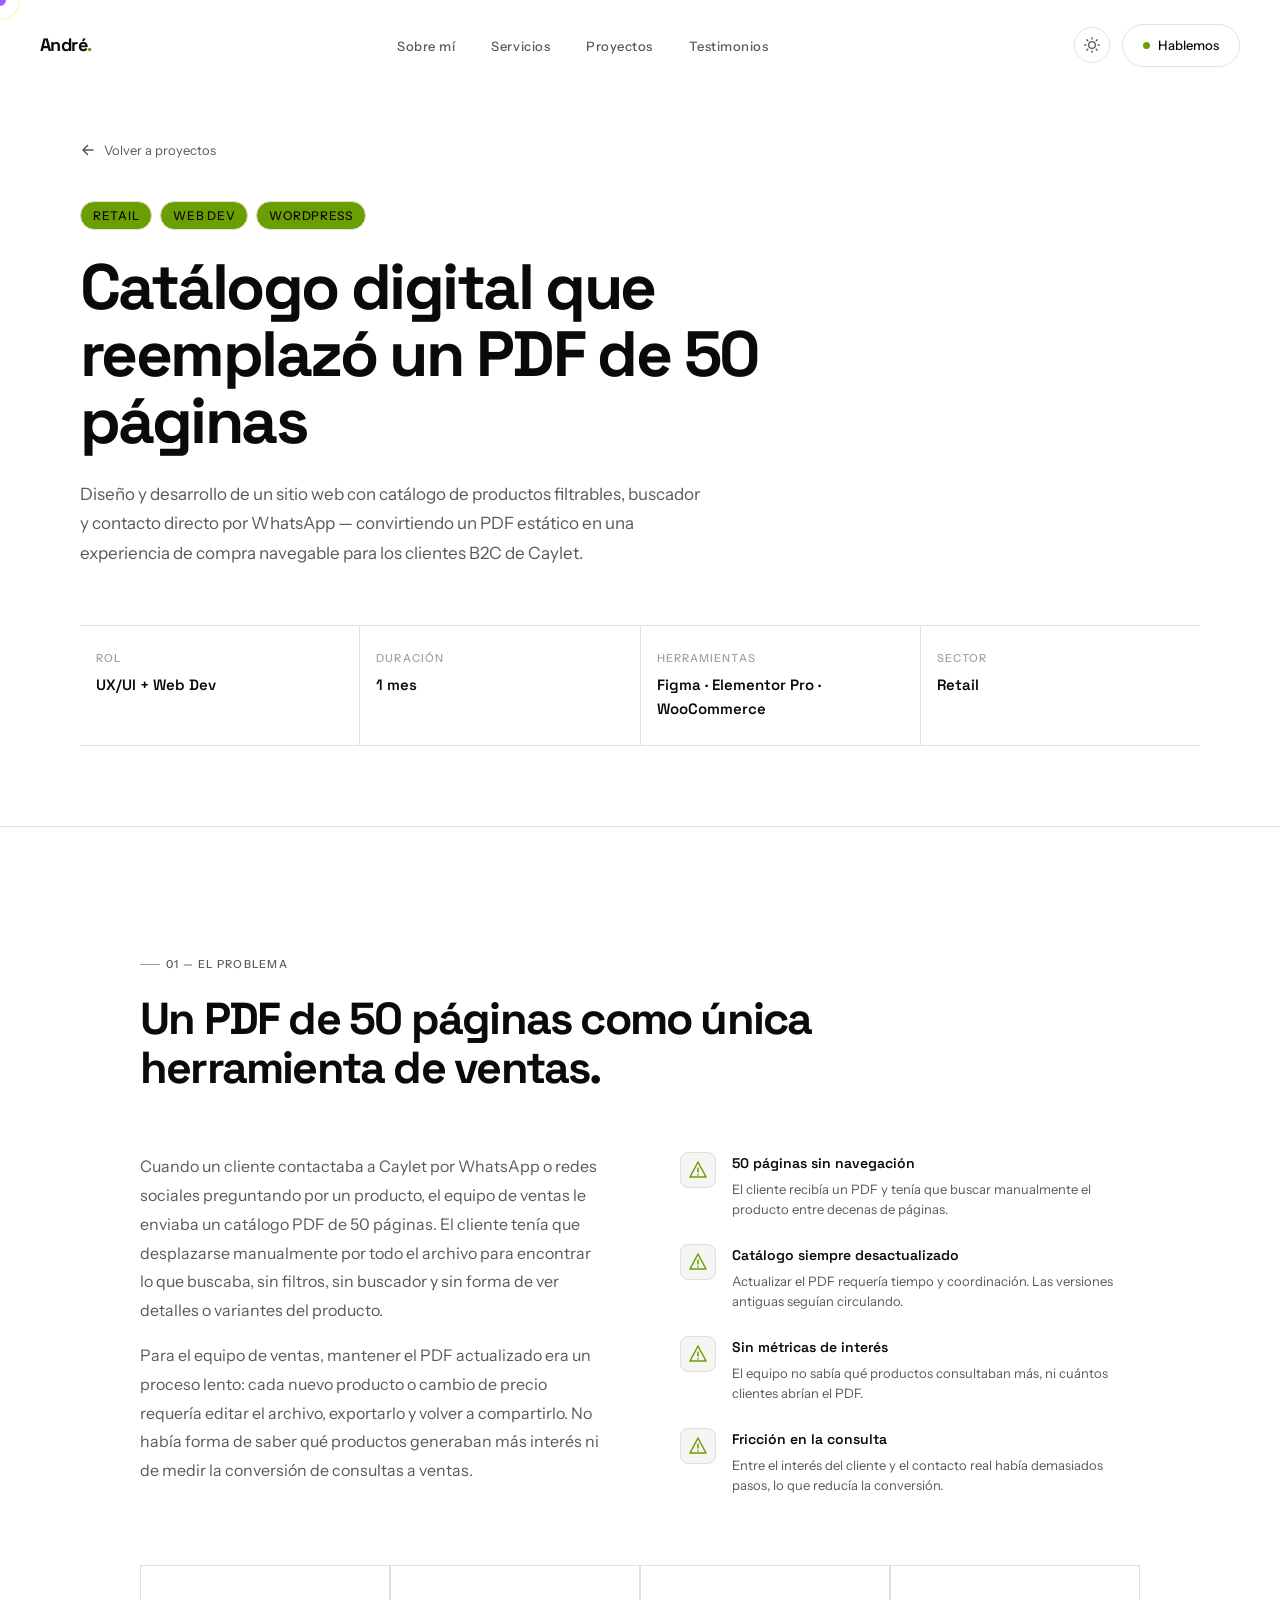
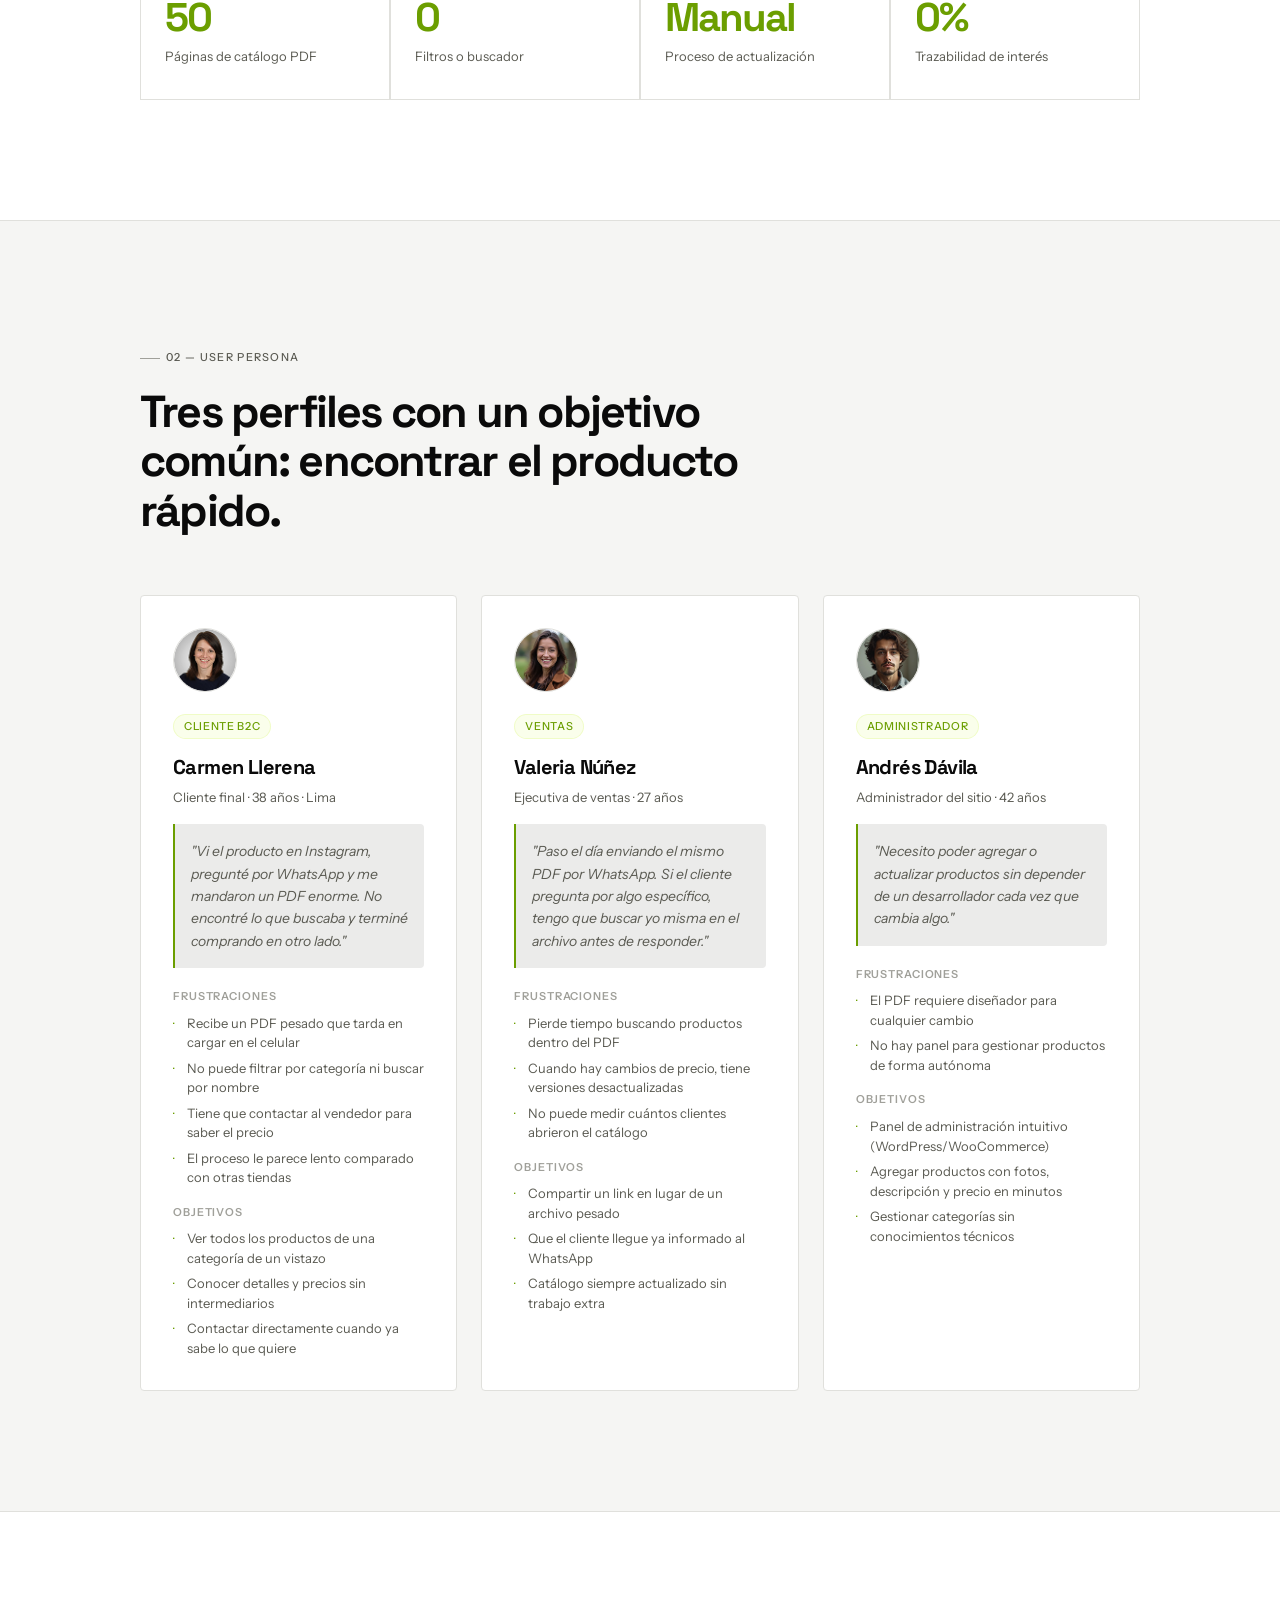
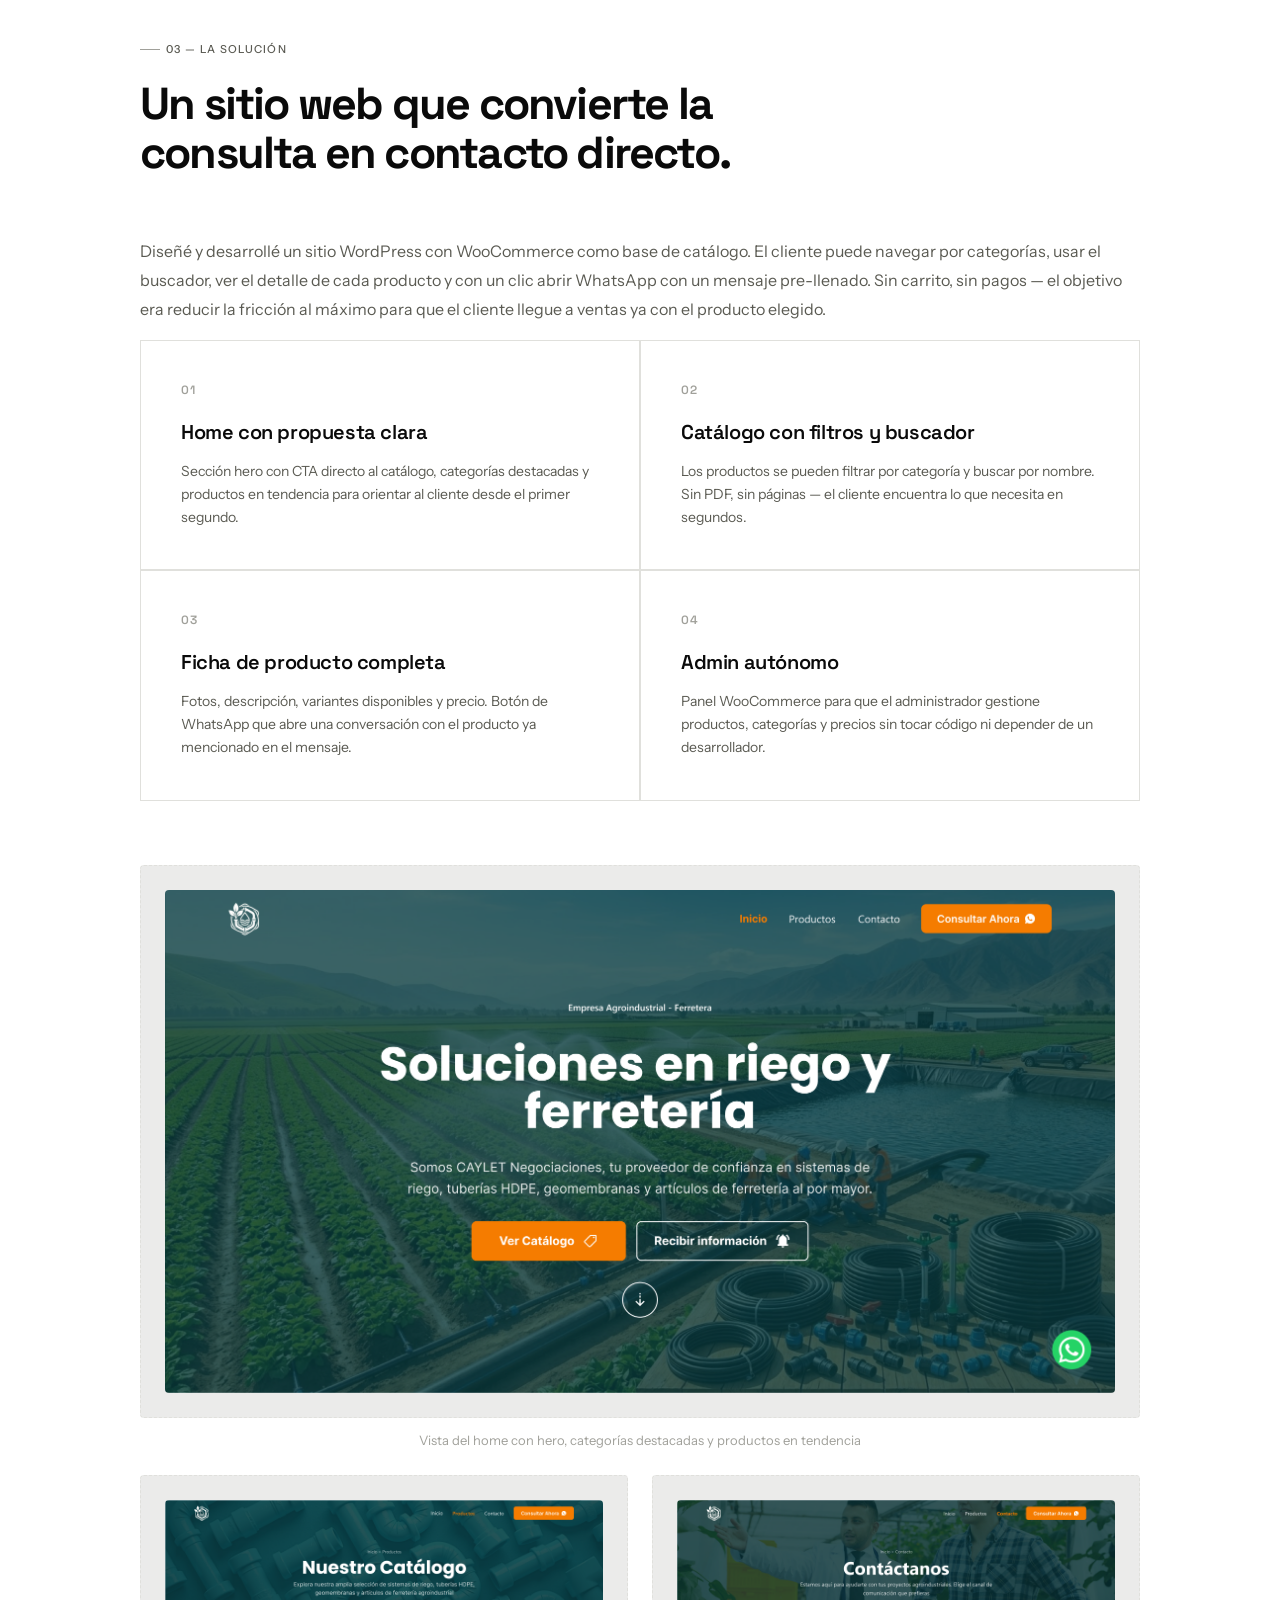
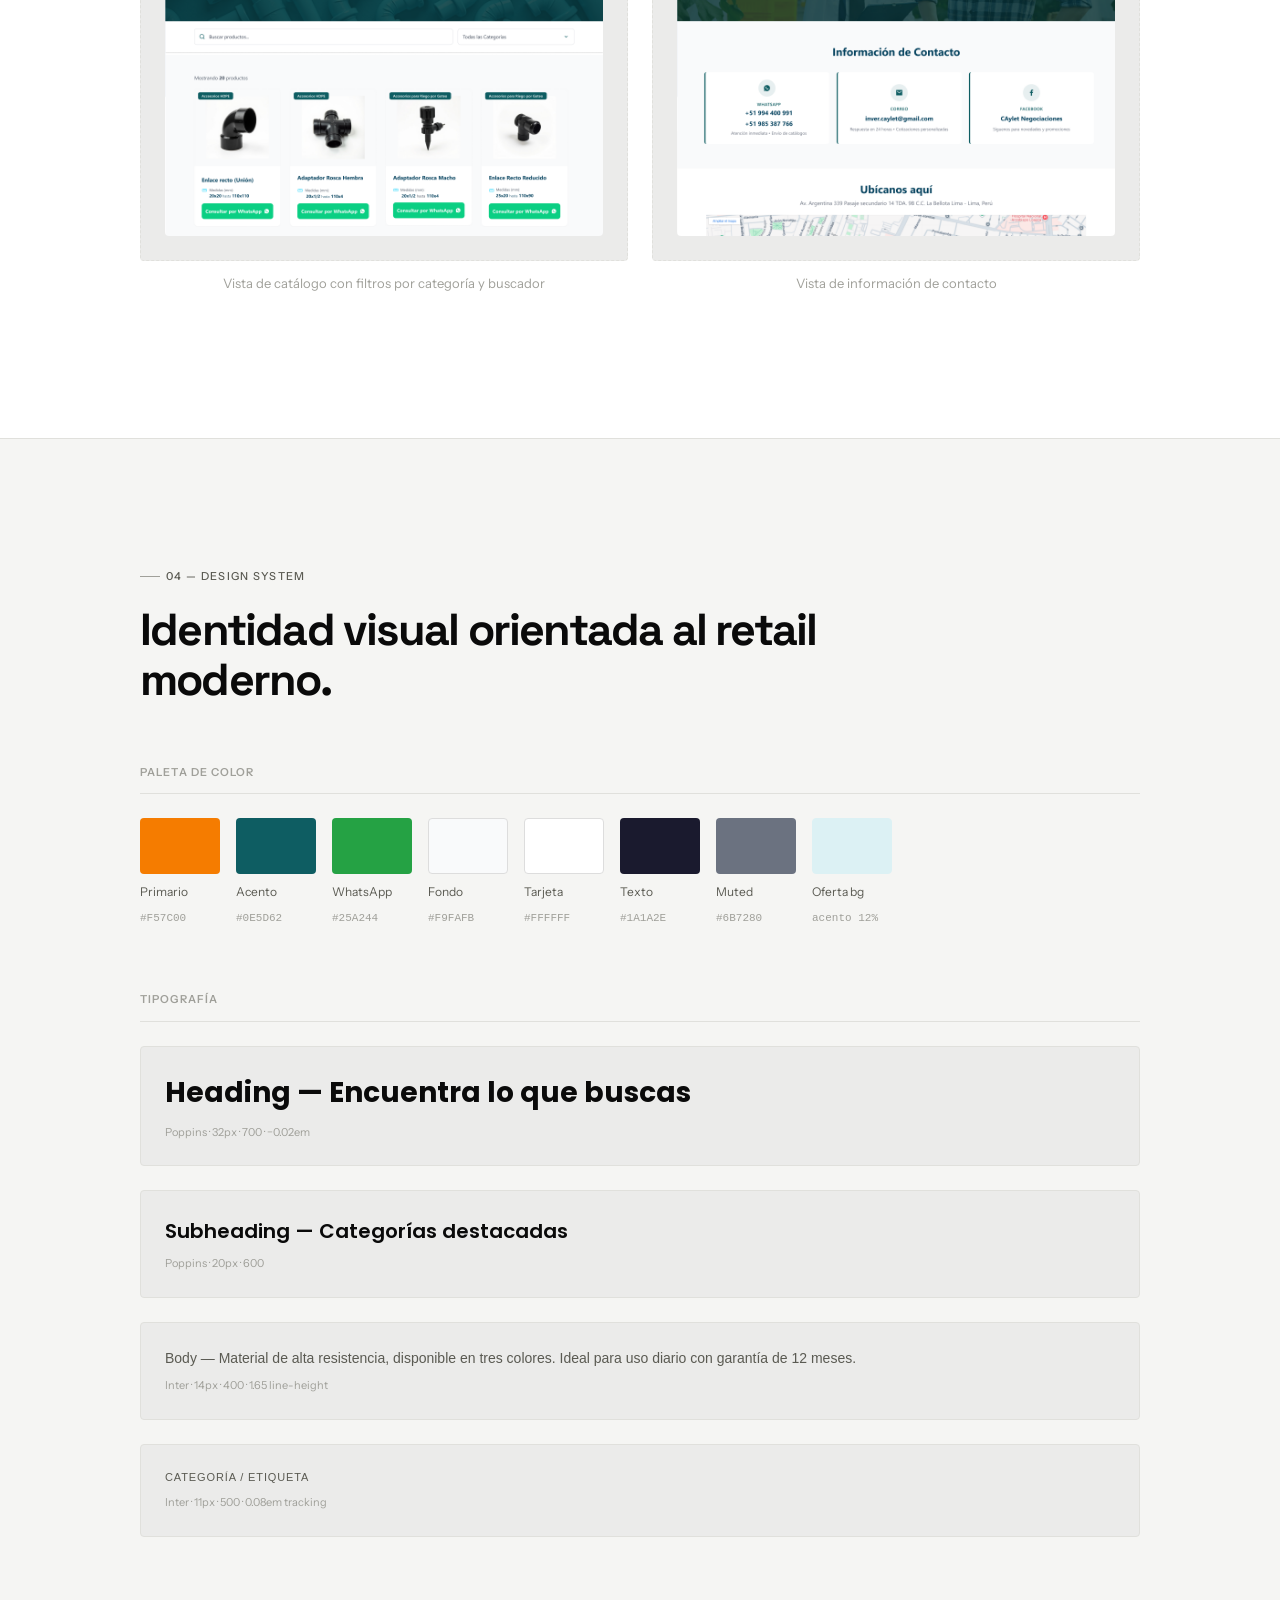
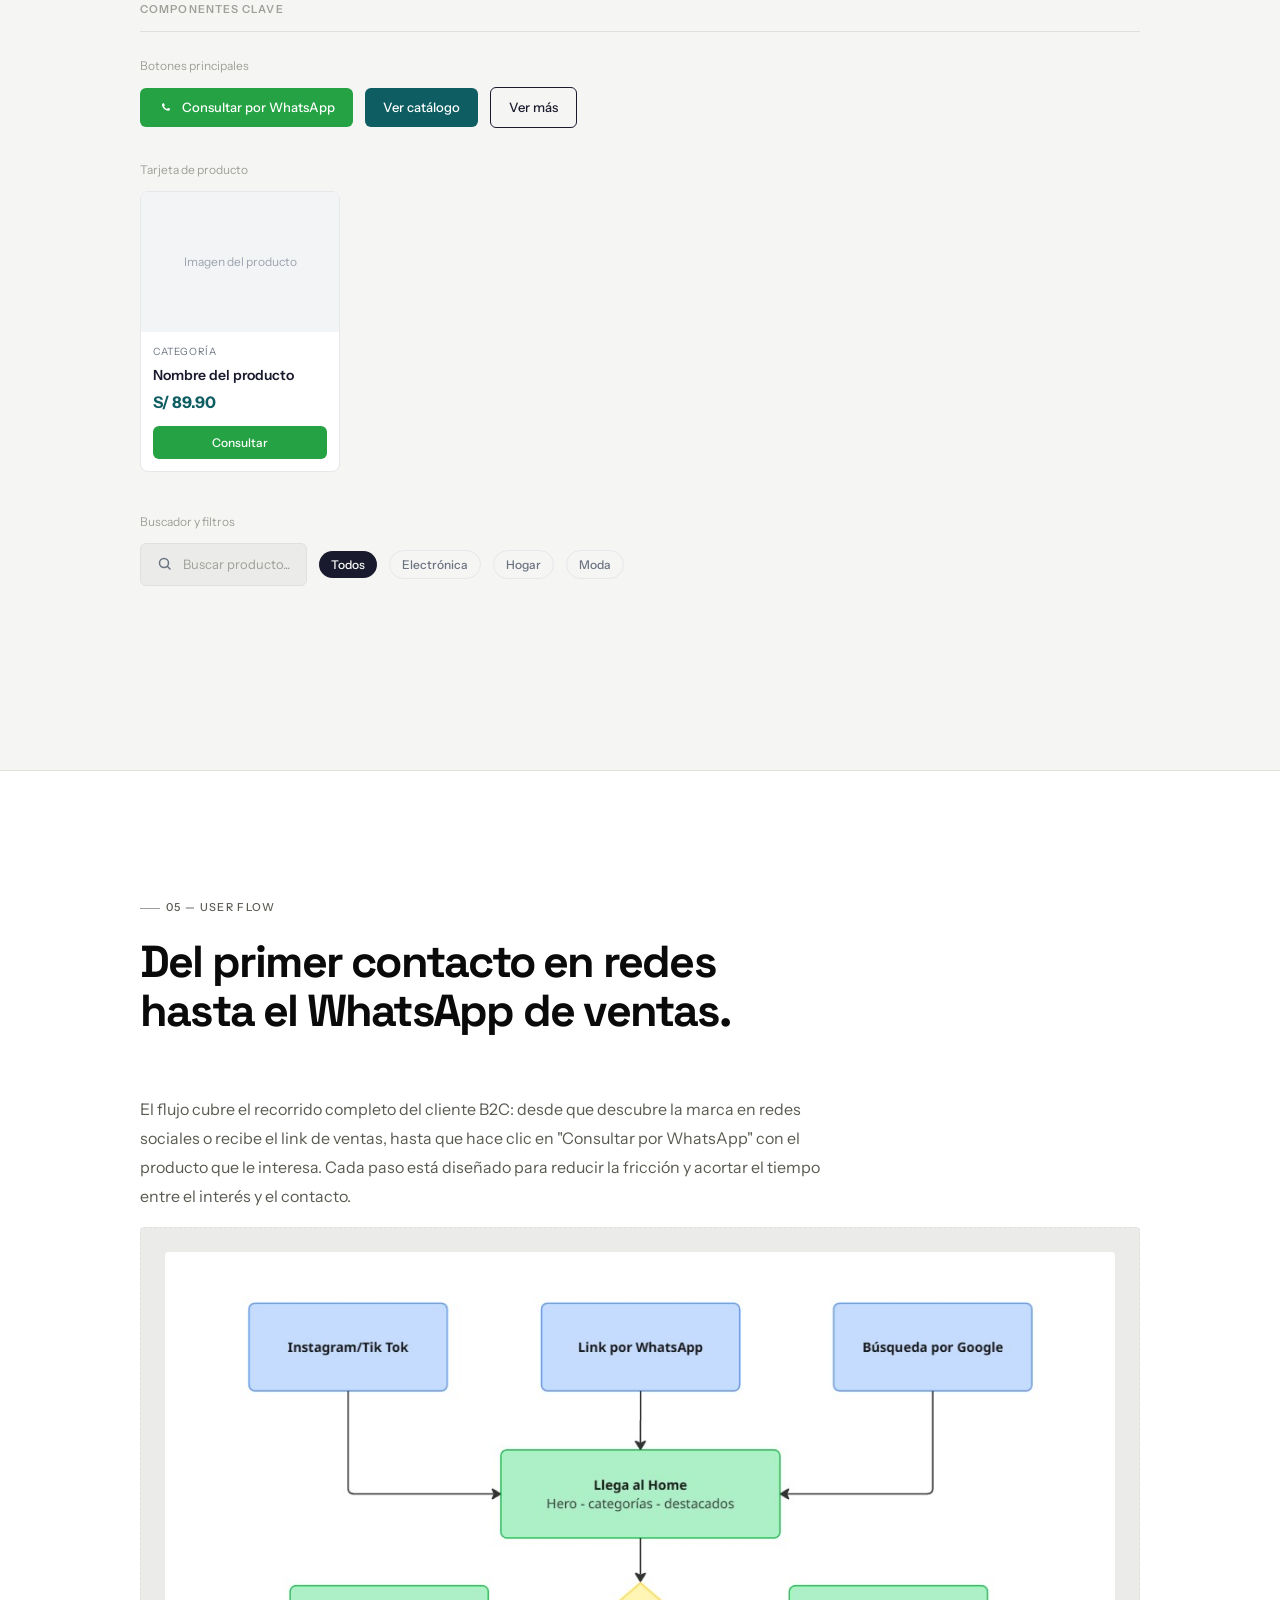
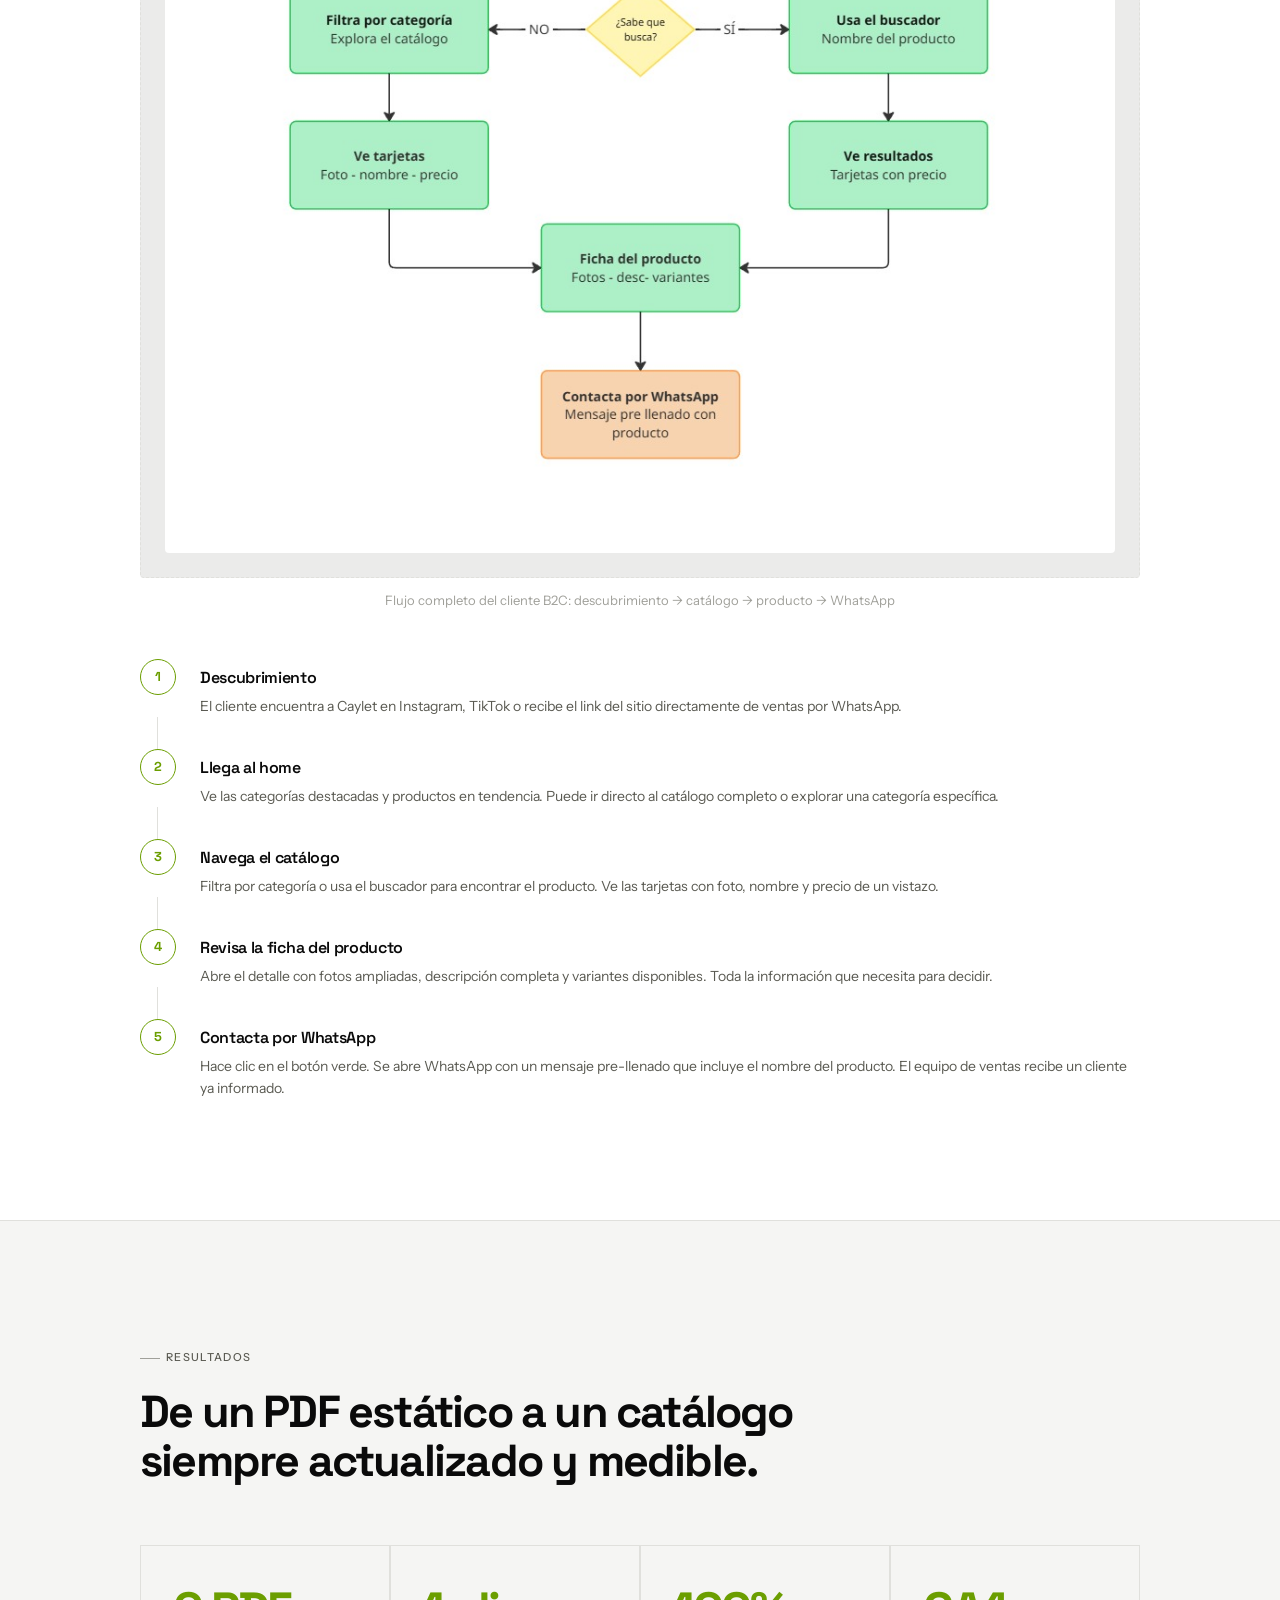
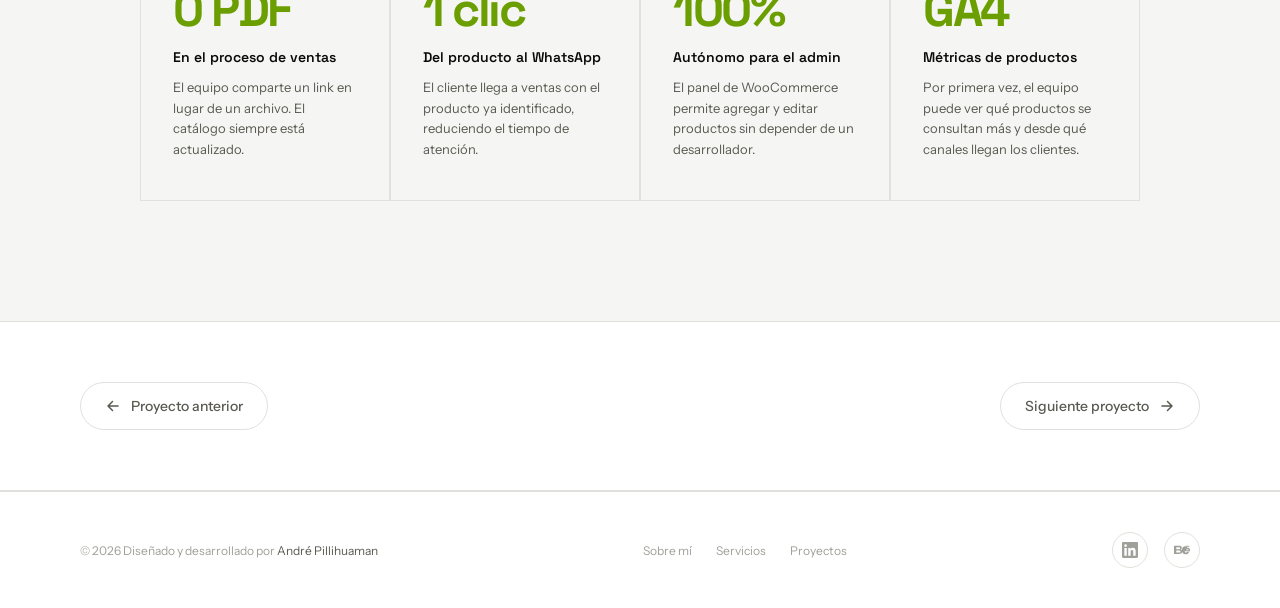
==== commit 4b523ddb: "haciendo muchos cambios 29/06" ====
--- a/project-caylet.html
+++ b/project-caylet.html
@@ -13,6 +13,8 @@
   <link rel="stylesheet" href="css/styles.css" />
   <link rel="stylesheet" href="css/project.css" />
   <link rel="icon" type="image/png" href="images/favicon.svg" />
+  <link href="https://fonts.googleapis.com/css2?family=Poppins:wght@400;600;700&display=swap" rel="stylesheet" />
+<style>:root { --ds-font-display: 'Poppins', sans-serif; --ds-font-body: 'Inter', sans-serif; }</style>
 </head>
 <body>
 
@@ -592,8 +594,8 @@
           <svg width="16" height="16" viewBox="0 0 16 16" fill="none"><path d="M13 8H3M7.5 3.5L3 8l4.5 4.5" stroke="currentColor" stroke-width="1.5" stroke-linecap="round" stroke-linejoin="round"/></svg>
           Proyecto anterior
         </a>
-        <a href="index.html#projects" class="project-nav-next">
-          Ver todos los proyectos
+        <a href="project-brasper.html" class="project-nav-next">
+          Siguiente proyecto
           <svg width="16" height="16" viewBox="0 0 16 16" fill="none"><path d="M3 8h10M8.5 3.5L13 8l-4.5 4.5" stroke="currentColor" stroke-width="1.5" stroke-linecap="round" stroke-linejoin="round"/></svg>
         </a>
       </div>
--- a/css/project.css
+++ b/css/project.css
@@ -27,6 +27,7 @@
   flex-wrap: wrap;
 }
 .project-cat-hero {
+  background-color: var(--accent);
   padding: 4px 12px;
   border: 1px solid var(--border);
   border-radius: 100px;
@@ -34,7 +35,7 @@
   font-weight: 500;
   letter-spacing: 0.06em;
   text-transform: uppercase;
-  color: var(--text-muted);
+  color: var(--text);
 }
 .project-hero-title {
   font-family: var(--font-display);
@@ -282,7 +283,7 @@
   align-items: center;
   justify-content: center;
   text-align: center;
-  padding: 24px 24px;
+  padding: 24px;
   gap: 8px;
   box-sizing: border-box;
 }
@@ -313,30 +314,60 @@
 .ds-color-name  { font-size: 12px; color: var(--text-muted); }
 .ds-color-hex   { font-size: 11px; color: var(--text-dim); font-family: monospace; }
 
+/* ---- TIPOGRAFÍA — variable por proyecto ---- */
+/*
+  Cada HTML de proyecto define en su <head>:
+    <style>
+      :root {
+        --ds-font-display: 'NombreFuente', sans-serif;
+        --ds-font-body:    'NombreFuente', sans-serif;
+      }
+    </style>
+  Si no se define, hereda var(--font-display) / var(--font-body) del sitio.
+*/
 .ds-typography  { display: flex; flex-direction: column; gap: 24px; }
 .ds-type-item   { padding: 24px; background: var(--bg); border: 1px solid var(--border); border-radius: 4px; }
 .case-section--alt .ds-type-item { background: var(--bg-3); }
-.ds-type-h1    { font-size: 28px; font-weight: 700; color: var(--text); font-family: 'Inter', sans-serif; margin-bottom: 8px; }
-.ds-type-h2    { font-size: 20px; font-weight: 600; color: var(--text); font-family: 'Inter', sans-serif; margin-bottom: 8px; }
-.ds-type-body  { font-size: 14px; font-weight: 400; color: var(--text-muted); line-height: 1.6; margin-bottom: 8px; }
-.ds-type-label { font-size: 11px; font-weight: 500; letter-spacing: 0.08em; text-transform: uppercase; color: var(--text-muted); margin-bottom: 8px; }
+
+.ds-type-h1 {
+  font-size: 28px;
+  font-weight: 700;
+  color: var(--text);
+  font-family: var(--ds-font-display, var(--font-display));
+  margin-bottom: 8px;
+}
+.ds-type-h2 {
+  font-size: 20px;
+  font-weight: 600;
+  color: var(--text);
+  font-family: var(--ds-font-display, var(--font-display));
+  margin-bottom: 8px;
+}
+.ds-type-body {
+  font-size: 14px;
+  font-weight: 400;
+  color: var(--text-muted);
+  font-family: var(--ds-font-body, var(--font-body));
+  line-height: 1.6;
+  margin-bottom: 8px;
+}
+.ds-type-label {
+  font-size: 11px;
+  font-weight: 500;
+  letter-spacing: 0.08em;
+  text-transform: uppercase;
+  color: var(--text-muted);
+  font-family: var(--ds-font-body, var(--font-body));
+  margin-bottom: 8px;
+}
 .ds-type-meta  { font-size: 11px; color: var(--text-dim); }
 
+/* ---- COMPONENTES DS ---- */
 .ds-components       { display: flex; flex-direction: column; gap: 32px; }
 .ds-component-label  { font-size: 12px; color: var(--text-dim); margin-bottom: 12px; }
 .ds-component-row    { display: flex; gap: 12px; flex-wrap: wrap; align-items: center; }
 
-.ds-btn           { padding: 9px 18px; border-radius: 6px; font-size: 13px; font-weight: 500; cursor: default; }
-.ds-btn--primary-rec  { background: #EE781E; color: #fff; }
-.ds-btn--secondary-rec{ background: transparent; color: #EE781E; border: 1px solid #EE781E; }
-.ds-btn--danger-rec   { background: #DC2626; color: #fff; }
-.ds-btn--ghost-rec  { background: transparent; color: var(--text-muted); border: 1px solid var(--border); }
-
-.ds-btn           { padding: 9px 18px; border-radius: 6px; font-size: 13px; font-weight: 500; cursor: default; }
-.ds-btn--primary-recl  { background: #004FCD; color: #fff; }
-.ds-btn--secondary-recl{ background: transparent; color: #004FCD; border: 1px solid #004FCD; }
-.ds-btn--danger-recl  { background: #DC2626; color: #fff; }
-.ds-btn--ghost-recl   { background: transparent; color: var(--text-muted); border: 1px solid var(--border); }
+.ds-btn          { padding: 9px 18px; border-radius: 6px; font-size: 13px; font-weight: 500; cursor: default; }
 
 .ds-badge        { padding: 4px 12px; border-radius: 100px; font-size: 12px; font-weight: 500; }
 .ds-badge--blue  { background: rgba(37,99,235,0.15);  color: #60a5fa; border: 1px solid rgba(37,99,235,0.3); }
@@ -432,7 +463,6 @@
 
   .case-img-block,
   .case-img-row { width: 100%; }
-
   .case-img-block img { width: 100%; height: auto; display: block; }
 
   .img-placeholder,
@@ -444,7 +474,6 @@
     min-width: unset;
     box-sizing: border-box;
   }
-
   .img-placeholder--wide { min-height: 220px; }
   .img-placeholder--half { min-height: 180px; }
   .img-placeholder--flow { min-height: 200px; }
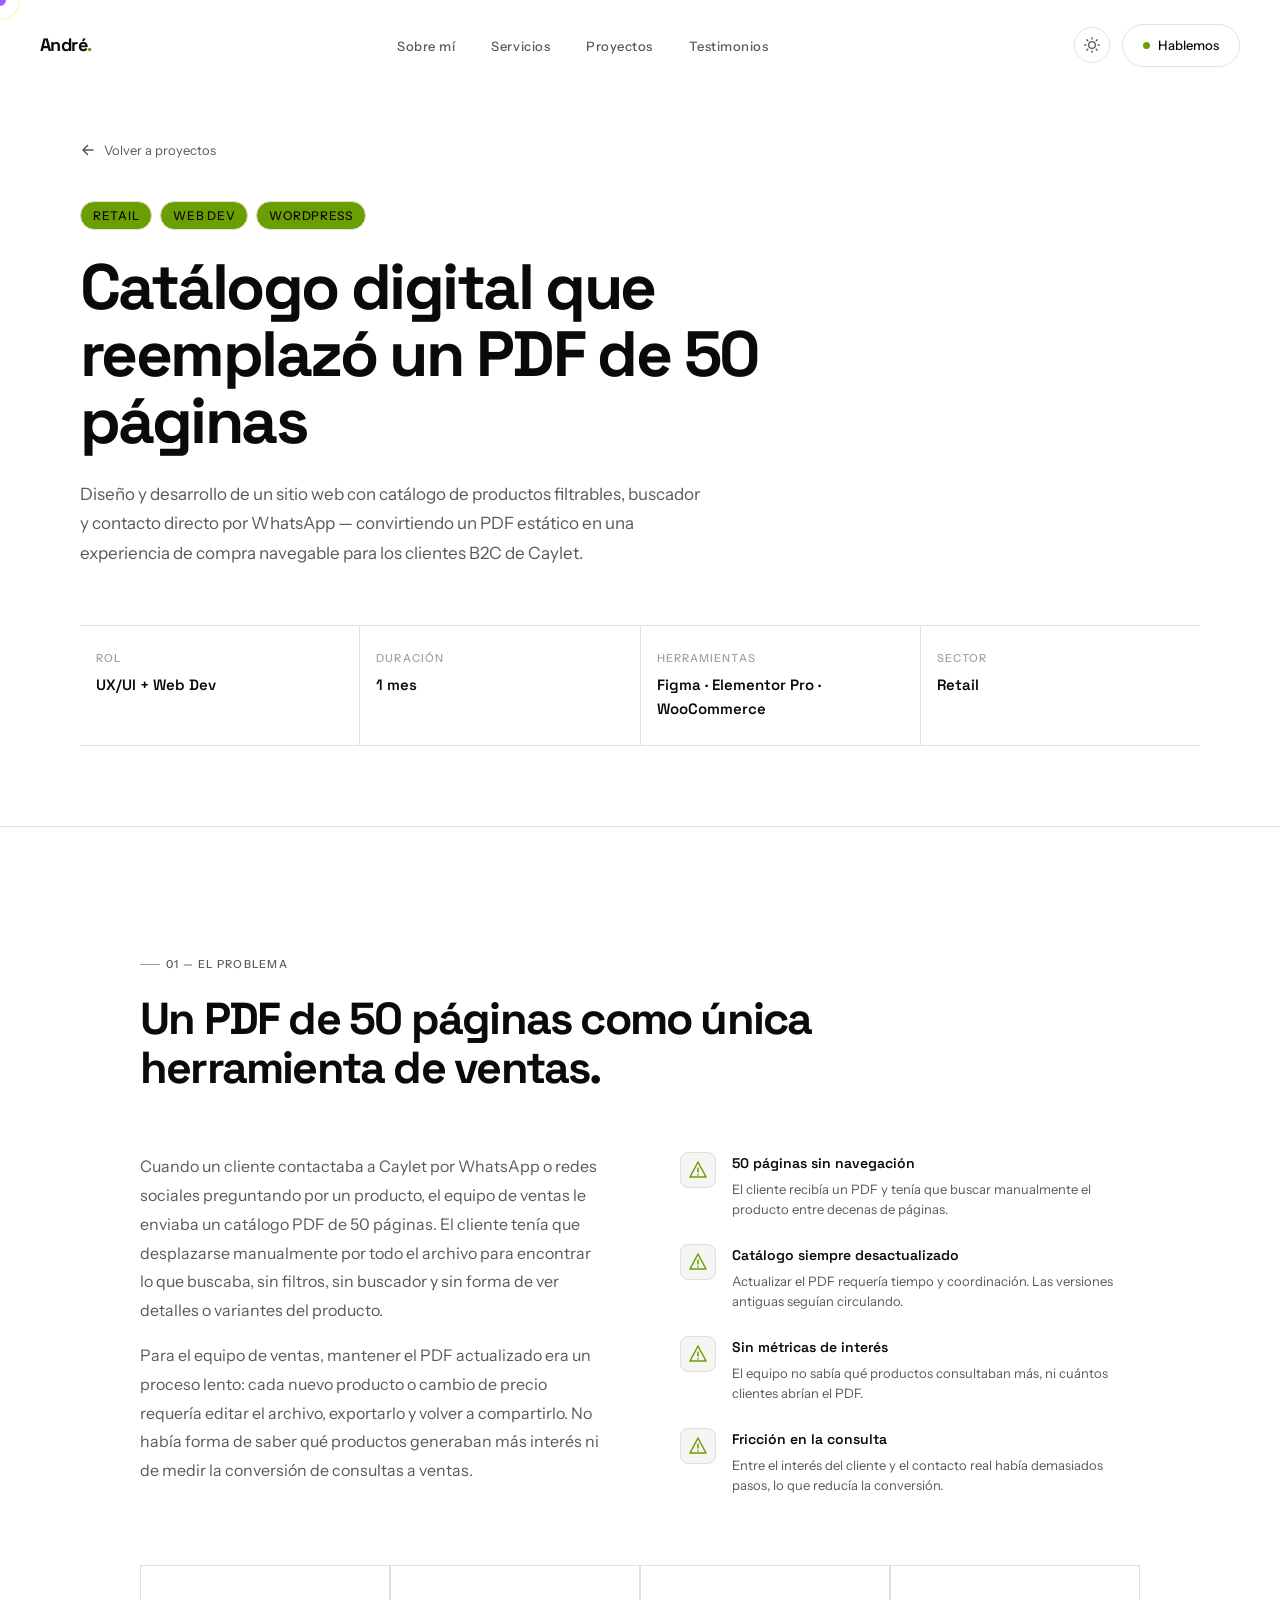
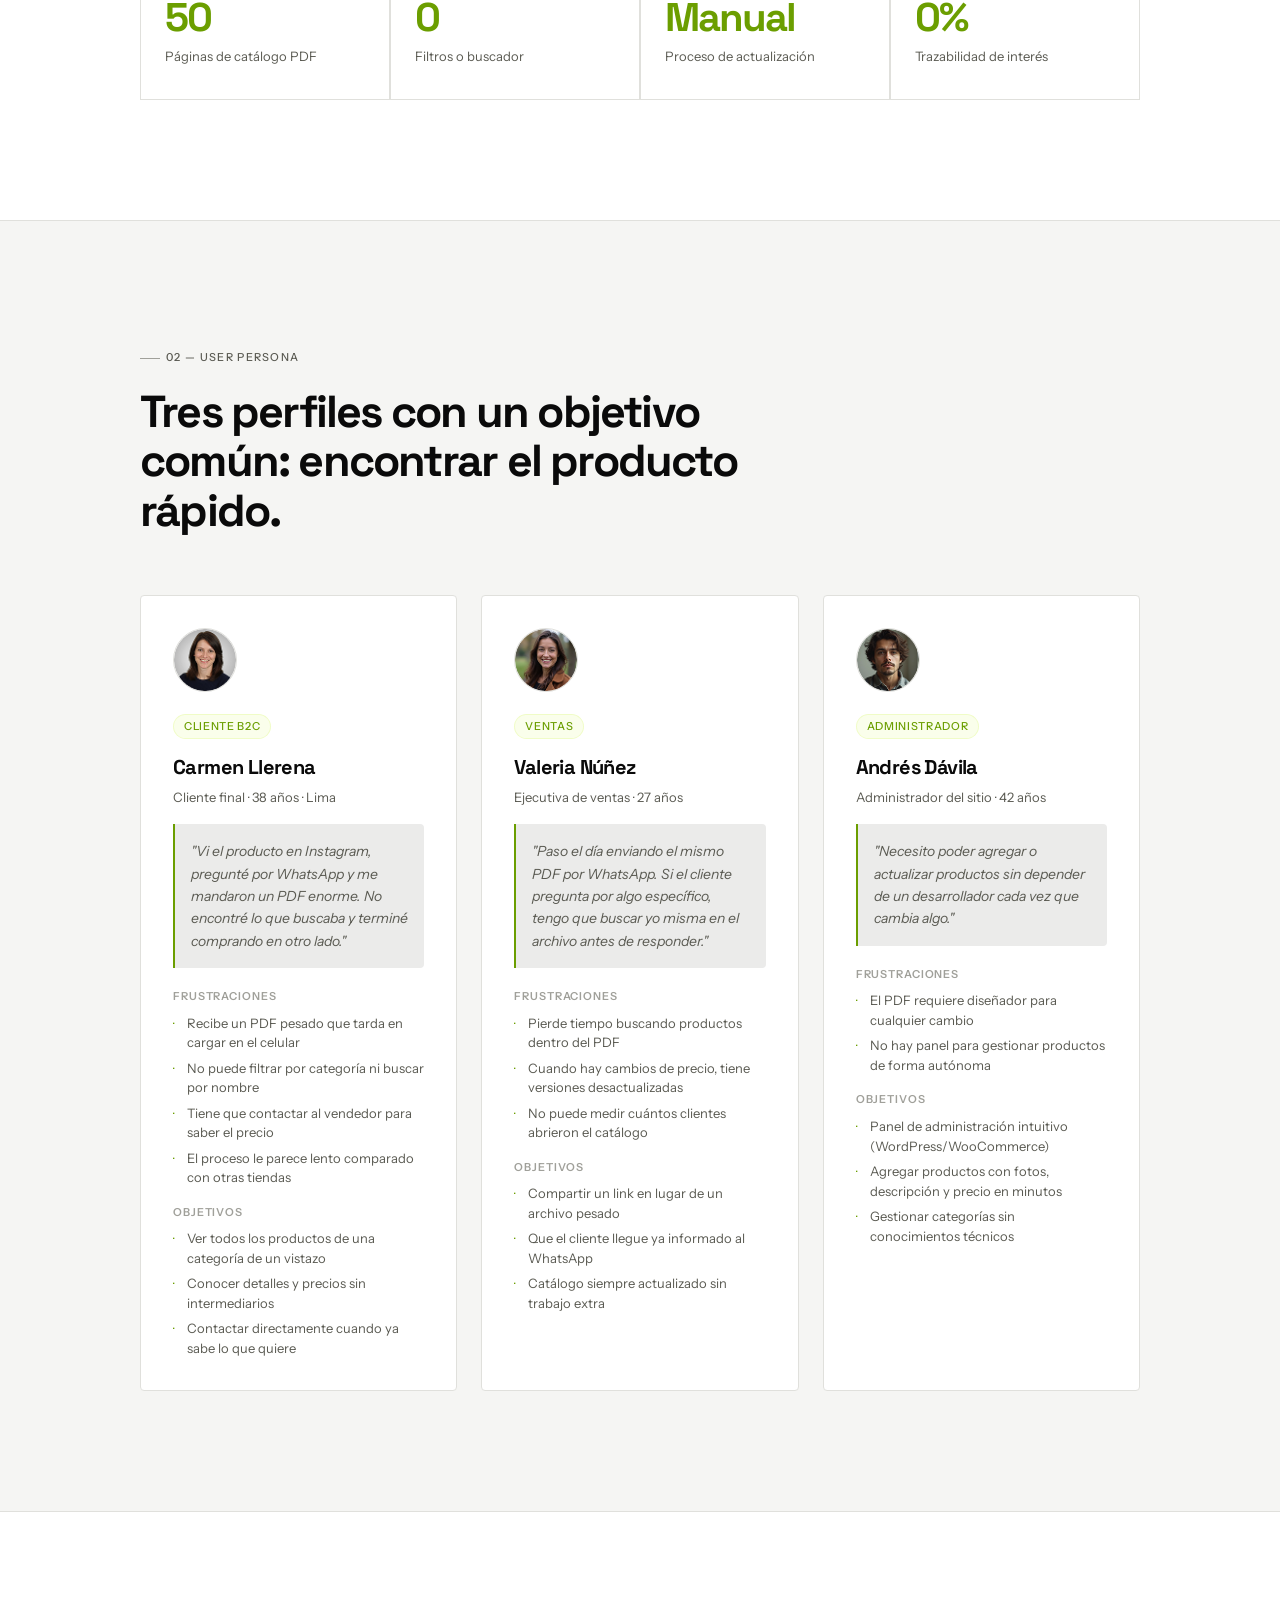
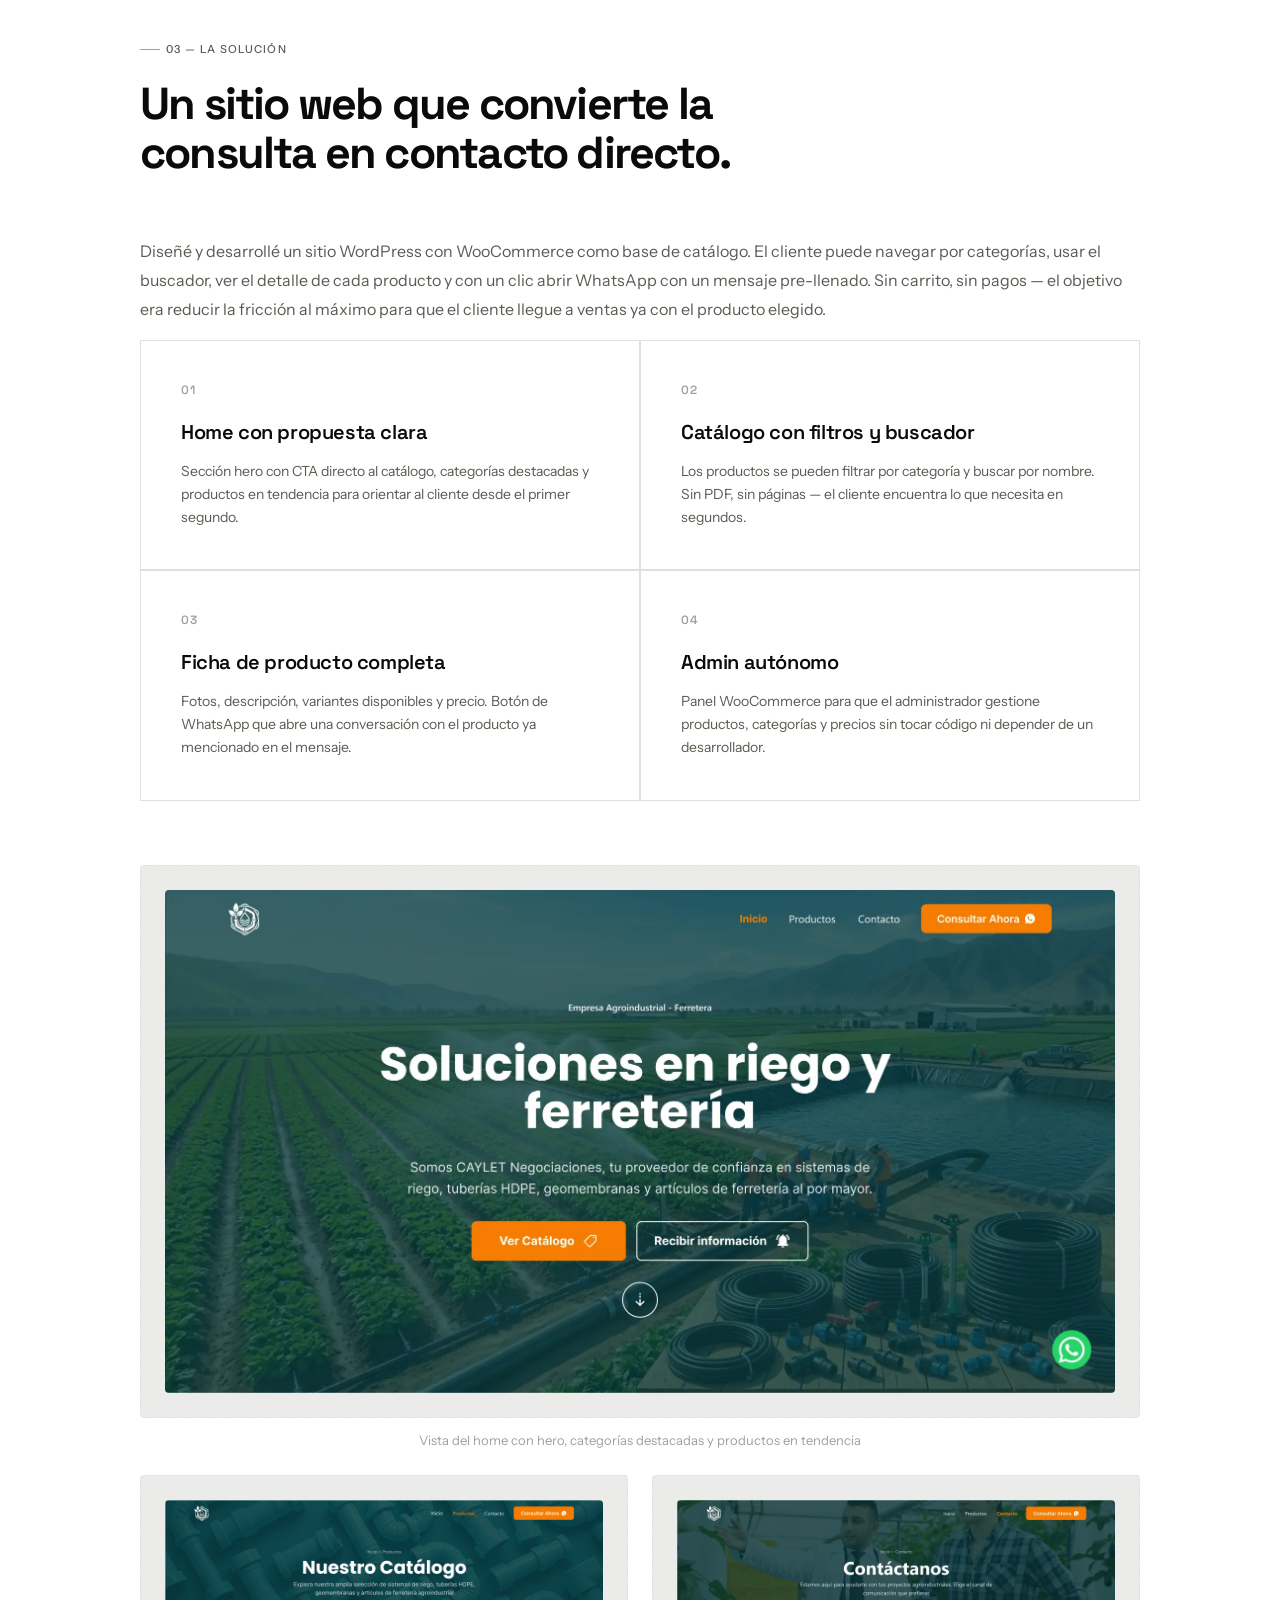
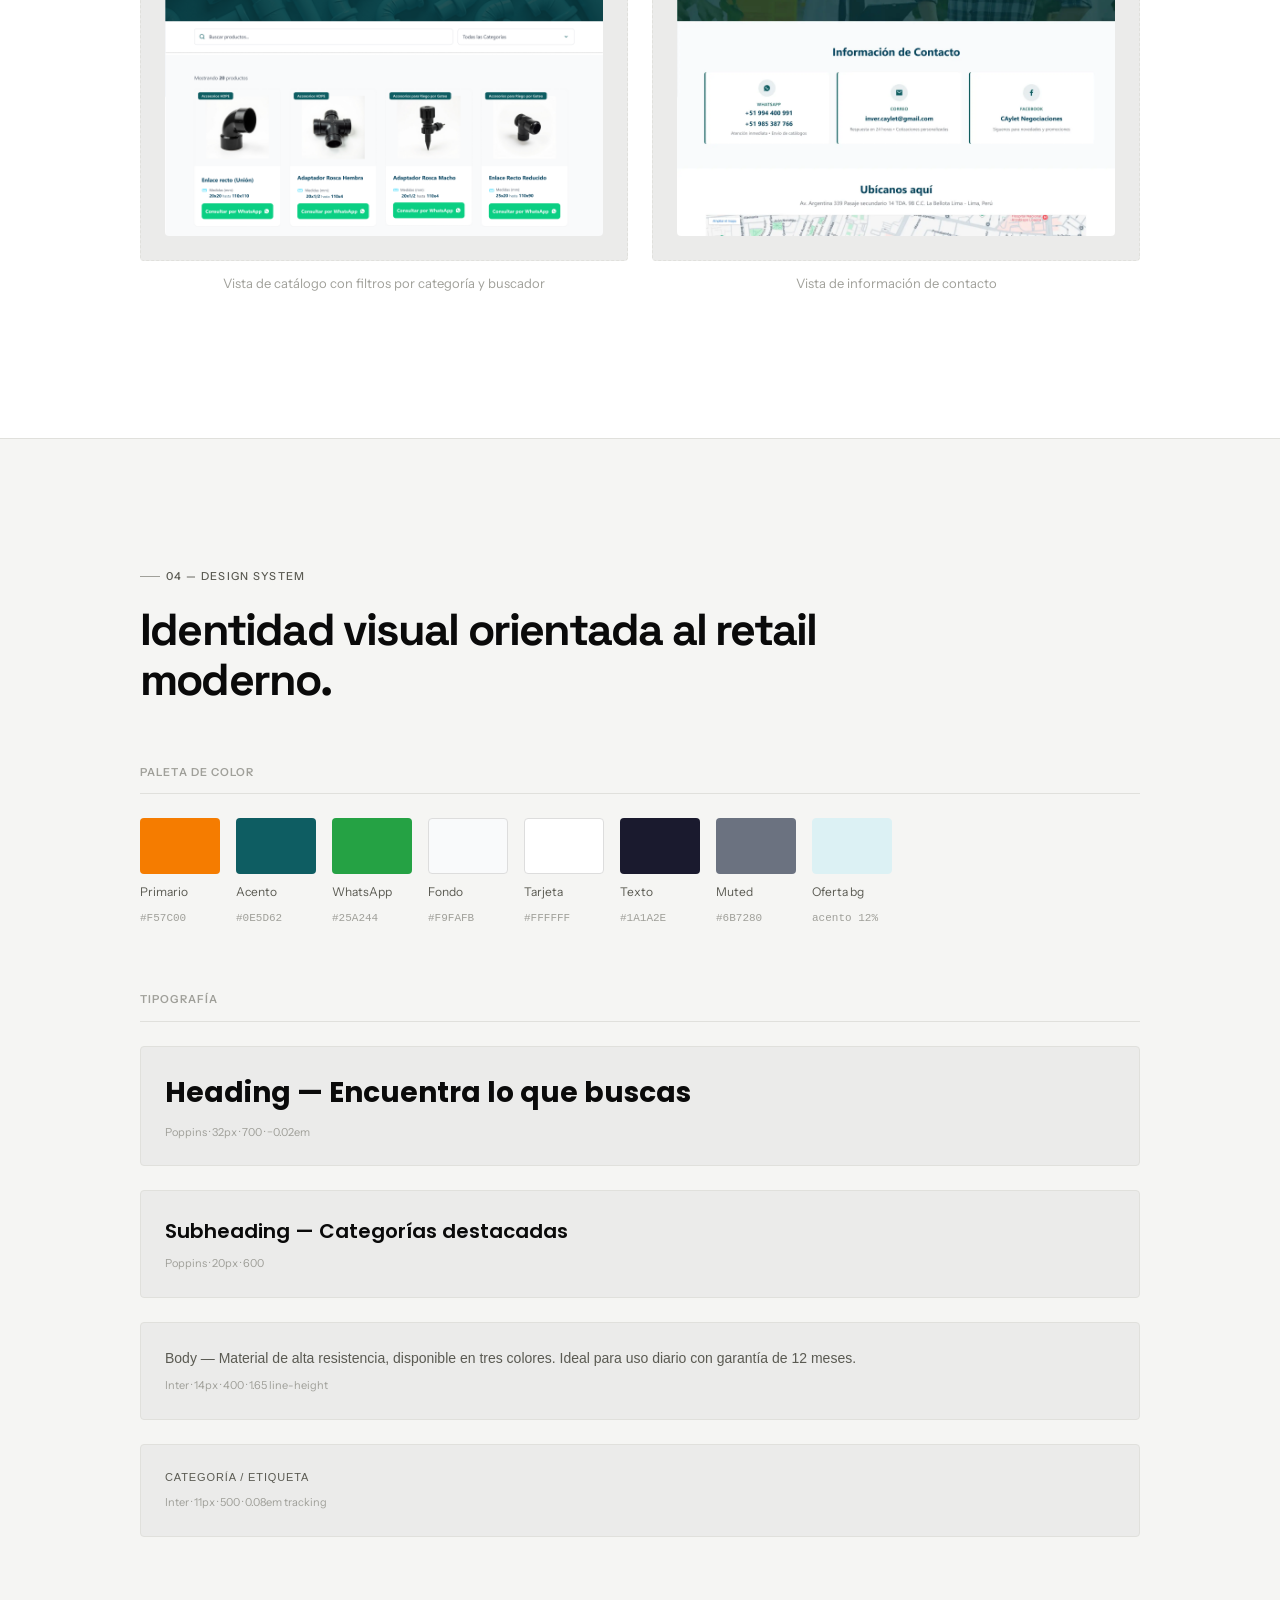
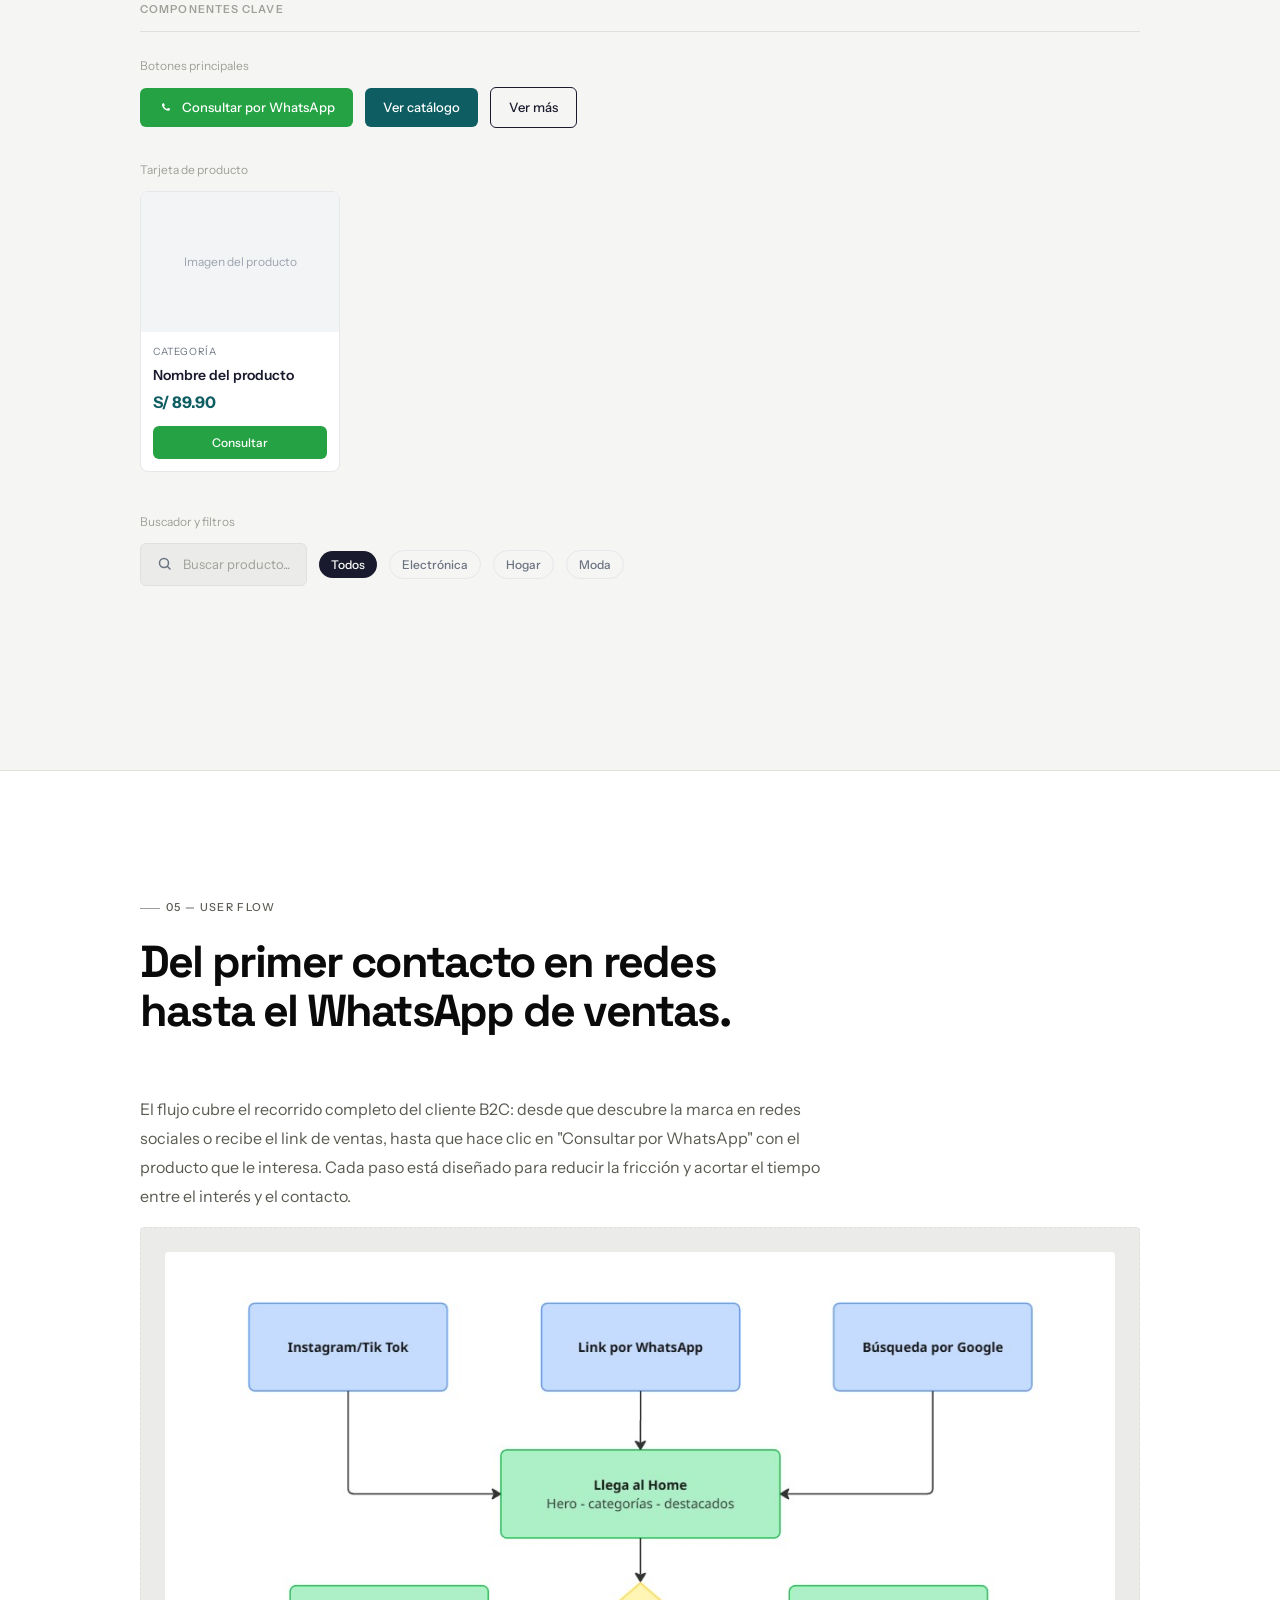
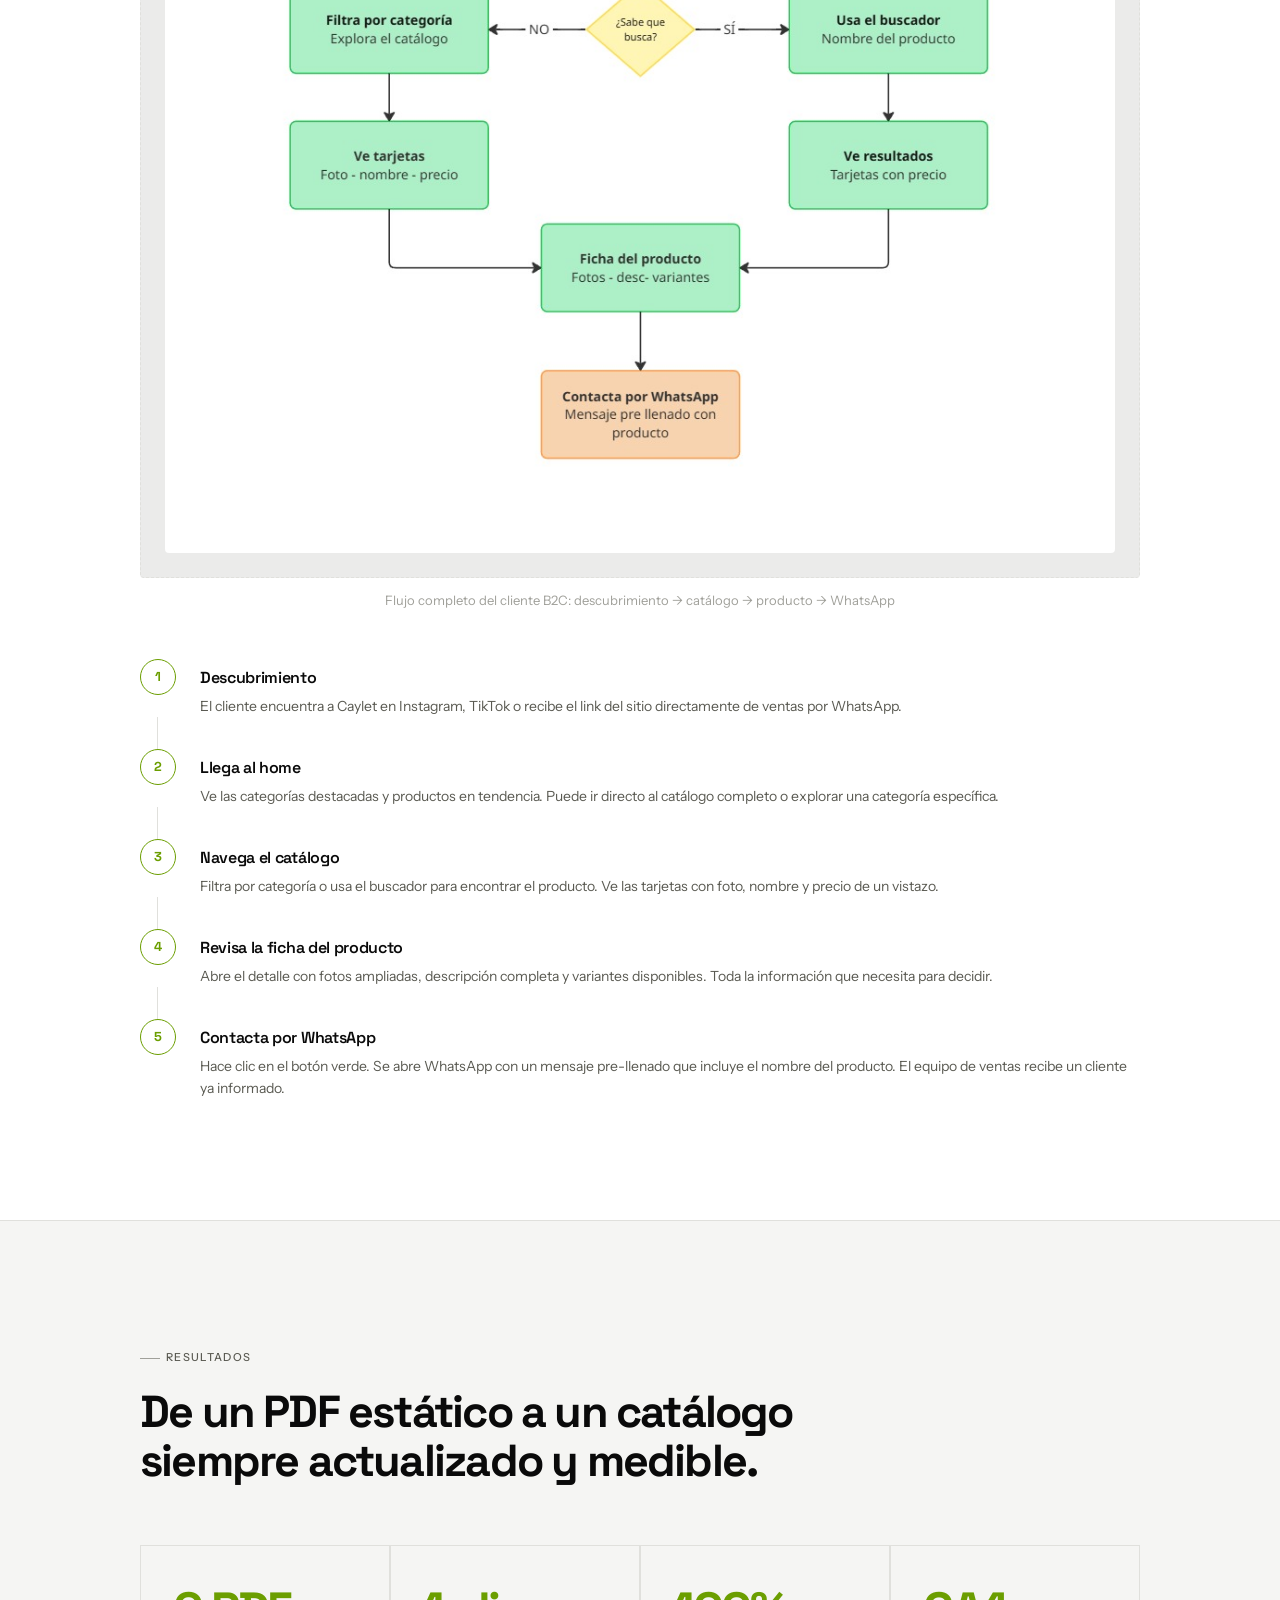
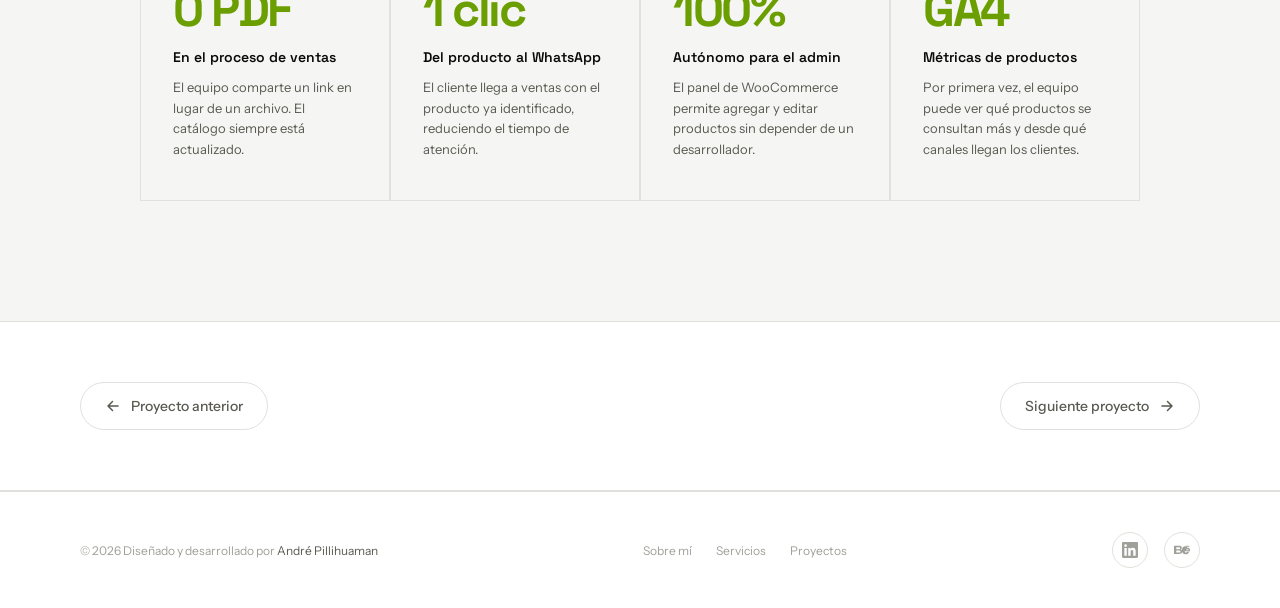
==== commit 62653040: "Mejora en las imágenes de Caylet" ====
--- a/project-caylet.html
+++ b/project-caylet.html
@@ -330,7 +330,7 @@
 
         <div class="case-img-block reveal reveal-delay-3">
           <div class="img-placeholder img-placeholder--wide">
-            <img src="Images_projects/SitioWeb_Caylet/home_caylet.png" alt="">
+            <img src="Images_projects/SitioWeb_Caylet/home_caylet.webp" alt="">
           </div>
           <p class="img-caption">Vista del home con hero, categorías destacadas y productos en tendencia</p>
         </div>
@@ -344,7 +344,7 @@
           </div>
           <div class="case-img-block reveal reveal-delay-2">
             <div class="img-placeholder img-placeholder--half">
-              <img src="Images_projects/SitioWeb_Caylet/contacto_caylet.png" alt="">
+              <img src="Images_projects/SitioWeb_Caylet/contacto_caylet.webp" alt="">
             </div>
             <p class="img-caption">Vista de información de contacto</p>
           </div>
